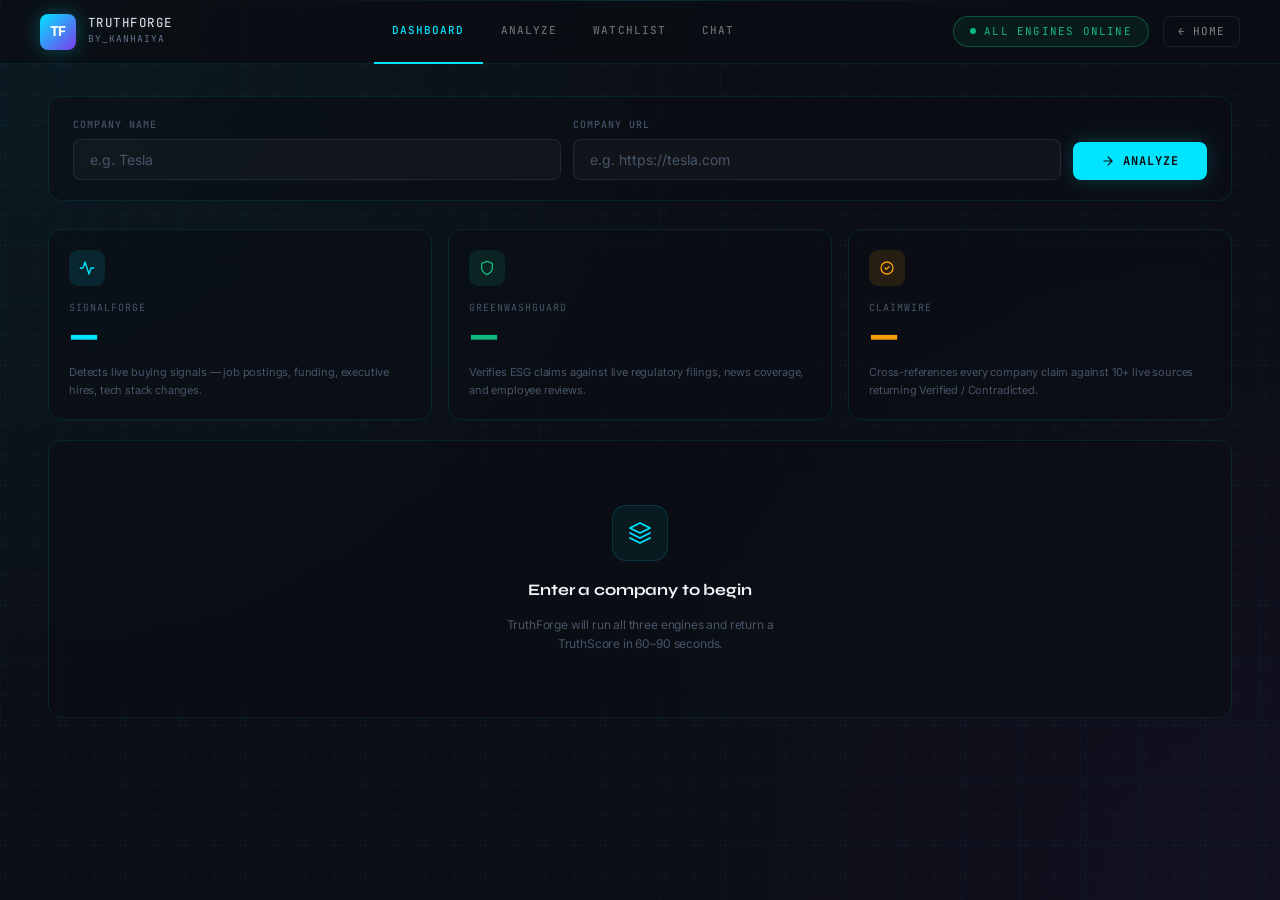
==== frontend/dashboard.html @ 3c49fe00 "modifying or renaming the index to dashboard and landing to index" ====
<!DOCTYPE html>
<html lang="en" class="dark-theme">
<head>
<meta charset="UTF-8">
<meta name="viewport" content="width=device-width, initial-scale=1.0">
<title>TruthForge — Enterprise Verification Intelligence</title>
<link rel="preconnect" href="https://fonts.googleapis.com">
<link rel="preconnect" href="https://fonts.gstatic.com" crossorigin>
<link href="https://fonts.googleapis.com/css2?family=Syne:wght@400;600;700;800&family=JetBrains+Mono:wght@400;500;700&family=Inter:wght@300;400;500;600&family=DM+Mono:wght@400;500&family=DM+Sans:wght@300;400;500&display=swap" rel="stylesheet">
<link rel="stylesheet" href="style.css">
<link rel="stylesheet" href="landing.css">
<style>
/* ═══════════════════════════════════════════════════════════
   CSS VARIABLES
═══════════════════════════════════════════════════════════ */
:root {
  --cyan:         #00E5FF;
  --purple:       #7C3AED;
  --obsidian:     #0B0E14;
  --emerald:      #10B981;
  --crimson:      #EF4444;
  --amber:        #F59E0B;
  --blue:         #3B82F6;
  --rose:         #F43F5E;
  --glass-bg:     rgba(11,14,20,0.6);
  --glass-border: rgba(0,229,255,0.10);
  --text:         #F1F5F9;
  --text2:        #94A3B8;
  --text3:        #475569;
  --border:       rgba(255,255,255,0.06);
  --radius:       14px;
  --radius-sm:    8px;
}

/* ═══════════════════════════════════════════════════════════
   BODY + BACKGROUND
═══════════════════════════════════════════════════════════ */
*, *::before, *::after { box-sizing: border-box; margin: 0; padding: 0; }
html { scroll-behavior: smooth; }

body {
  background-color: #0B0E14 !important;
  color: #F1F5F9;
  font-family: 'Inter', sans-serif;
  background-image:
    radial-gradient(circle at 0% 0%,    rgba(0,229,255,0.06) 0%, transparent 50%),
    radial-gradient(circle at 100% 100%, rgba(124,58,237,0.06) 0%, transparent 50%) !important;
  background-attachment: fixed;
  min-height: 100vh;
  overflow-x: hidden;
}

/* Noise texture */
body::before {
  content: '';
  position: fixed;
  inset: 0;
  background-image: url("data:image/svg+xml,%3Csvg width='60' height='60' viewBox='0 0 60 60' xmlns='http://www.w3.org/2000/svg'%3E%3Cg fill='none' fill-rule='evenodd'%3E%3Cg fill='%23ffffff' fill-opacity='0.015'%3E%3Cpath d='M36 34v-4h-2v4h-4v2h4v4h2v-4h4v-2h-4zm0-30V0h-2v4h-4v2h4v4h2V6h4V4h-4zM6 34v-4H4v4H0v2h4v4h2v-4h4v-2H6zM6 4V0H4v4H0v2h4v4h2V6h4V4H6z'/%3E%3C/g%3E%3C/g%3E%3C/svg%3E");
  pointer-events: none;
  z-index: 0;
}

/* Animated grid overlay */
.bg-grid {
  position: fixed;
  inset: 0;
  background-image:
    linear-gradient(rgba(0,229,255,0.03) 1px, transparent 1px),
    linear-gradient(90deg, rgba(0,229,255,0.03) 1px, transparent 1px);
  background-size: 60px 60px;
  animation: grid-pan 20s linear infinite;
  pointer-events: none;
  z-index: 0;
}

/* App wrapper — sits above bg */
.app-wrapper { position: relative; z-index: 1; }

/* ═══════════════════════════════════════════════════════════
   NAVBAR
═══════════════════════════════════════════════════════════ */
.app-navbar {
  background: rgba(11,14,20,0.88);
  backdrop-filter: blur(20px);
  -webkit-backdrop-filter: blur(20px);
  border-bottom: 1px solid rgba(0,229,255,0.08);
  position: sticky;
  top: 0;
  z-index: 100;
  height: 64px;
  padding: 0 40px;
  display: flex;
  align-items: center;
  justify-content: space-between;
}

.nav-brand { display: flex; align-items: center; gap: 12px; }
.nav-tabs  { display: flex; align-items: center; }
.nav-actions { display: flex; align-items: center; gap: 14px; }

/* Tab buttons — override landing.css .nav-btn */
.app-navbar .nav-btn {
  all: unset;
  font-family: 'JetBrains Mono', monospace;
  font-size: 11px;
  font-weight: 500;
  text-transform: uppercase;
  letter-spacing: 0.1em;
  color: rgba(255,255,255,0.4);
  padding: 0 18px;
  height: 64px;
  cursor: pointer;
  border-bottom: 2px solid transparent;
  transition: color 0.2s, border-color 0.2s;
  display: flex;
  align-items: center;
  white-space: nowrap;
  box-sizing: border-box;
}
.app-navbar .nav-btn:hover { color: rgba(255,255,255,0.8); }
.app-navbar .nav-btn.active {
  color: var(--cyan);
  border-bottom-color: var(--cyan);
}

/* Home link */
.home-link {
  font-family: 'JetBrains Mono', monospace;
  font-size: 11px;
  letter-spacing: 0.08em;
  color: rgba(255,255,255,0.5);
  text-decoration: none;
  padding: 6px 14px;
  border-radius: 7px;
  border: 1px solid rgba(255,255,255,0.08);
  transition: color 0.2s, border-color 0.2s;
}
.home-link:hover { color: var(--cyan); border-color: rgba(0,229,255,0.3); }

/* ═══════════════════════════════════════════════════════════
   MAIN CONTENT
═══════════════════════════════════════════════════════════ */
.app-main {
  padding: 32px 48px;
  max-width: 1300px;
  margin: 0 auto;
}

/* Views */
.view { display: none; }
.view.active { display: block; }

/* ═══════════════════════════════════════════════════════════
   CARDS
═══════════════════════════════════════════════════════════ */
.card {
  background: rgba(11,14,20,0.6) !important;
  backdrop-filter: blur(16px) !important;
  -webkit-backdrop-filter: blur(16px) !important;
  border: 1px solid rgba(0,229,255,0.10) !important;
  border-radius: 14px !important;
  overflow: hidden;
  transition: all 0.2s !important;
}
.card:hover {
  border-color: rgba(0,229,255,0.25) !important;
  transform: translateY(-1px) !important;
  box-shadow: 0 8px 32px rgba(0,0,0,0.3), 0 0 0 1px rgba(0,229,255,0.08) !important;
}
.card-header {
  padding: 14px 20px;
  border-bottom: 1px solid rgba(255,255,255,0.05);
  display: flex;
  align-items: center;
  justify-content: space-between;
}
.card-title {
  font-family: 'JetBrains Mono', monospace;
  font-size: 10px;
  text-transform: uppercase;
  letter-spacing: 0.12em;
  color: var(--text3);
  font-weight: 500;
}
.card-body { padding: 20px; }

/* Search card */
.search-section { margin-bottom: 28px; }
.search-card {
  background: rgba(11,14,20,0.6) !important;
  border: 1px solid rgba(0,229,255,0.10) !important;
  border-radius: 14px !important;
  backdrop-filter: blur(16px) !important;
  padding: 20px 24px;
  display: flex;
  gap: 12px;
  align-items: flex-end;
}

/* ═══════════════════════════════════════════════════════════
   INPUTS
═══════════════════════════════════════════════════════════ */
.input-group { display: flex; flex-direction: column; gap: 6px; flex: 1; }

.input-label {
  font-family: 'JetBrains Mono', monospace;
  font-size: 10px;
  text-transform: uppercase;
  letter-spacing: 0.1em;
  color: var(--text3);
  font-weight: 500;
}

.input-field {
  background: rgba(255,255,255,0.03);
  border: 1px solid rgba(255,255,255,0.08);
  border-radius: 8px;
  padding: 11px 16px;
  color: #F1F5F9;
  font-family: 'Inter', sans-serif;
  font-size: 14px;
  outline: none;
  transition: border-color 0.2s, box-shadow 0.2s;
  width: 100%;
}
.input-field::placeholder { color: var(--text3); }
.input-field:focus {
  border-color: rgba(0,229,255,0.4);
  box-shadow: 0 0 0 3px rgba(0,229,255,0.06);
}

/* ═══════════════════════════════════════════════════════════
   ANALYZE BUTTON
═══════════════════════════════════════════════════════════ */
.btn-analyze {
  background: var(--cyan) !important;
  color: #0B0E14 !important;
  font-family: 'JetBrains Mono', monospace !important;
  font-weight: 700 !important;
  font-size: 12px !important;
  text-transform: uppercase !important;
  letter-spacing: 0.08em !important;
  padding: 11px 28px !important;
  border-radius: 8px !important;
  border: none !important;
  box-shadow: 0 0 20px rgba(0,229,255,0.2) !important;
  cursor: pointer;
  transition: transform 0.2s, box-shadow 0.2s !important;
  display: flex;
  align-items: center;
  gap: 8px;
  white-space: nowrap;
  height: auto !important;
}
.btn-analyze:hover {
  transform: translateY(-1px) !important;
  box-shadow: 0 0 28px rgba(0,229,255,0.35) !important;
}
.btn-analyze:active  { transform: translateY(0) !important; }
.btn-analyze:disabled { opacity: 0.5 !important; cursor: not-allowed !important; transform: none !important; }

/* ═══════════════════════════════════════════════════════════
   LOADING OVERLAY
═══════════════════════════════════════════════════════════ */
.loading-overlay {
  display: none;
  position: fixed;
  inset: 0;
  background: rgba(11,14,20,0.92);
  backdrop-filter: blur(12px);
  -webkit-backdrop-filter: blur(12px);
  z-index: 200;
  flex-direction: column;
  align-items: center;
  justify-content: center;
  gap: 20px;
}
.loading-overlay.active { display: flex; }

.loader-ring {
  width: 56px;
  height: 56px;
  border: 3px solid rgba(0,229,255,0.15);
  border-top-color: var(--cyan);
  border-radius: 50%;
  animation: spin 0.8s linear infinite;
}

.loading-title {
  font-family: 'JetBrains Mono', monospace;
  font-size: 13px;
  font-weight: 600;
  letter-spacing: 0.1em;
  text-transform: uppercase;
  color: var(--text);
}

.loading-steps { display: flex; flex-direction: column; gap: 8px; }

.loading-step {
  display: flex;
  align-items: center;
  gap: 10px;
  font-size: 11px;
  font-family: 'JetBrains Mono', monospace;
  text-transform: uppercase;
  letter-spacing: 0.08em;
  color: var(--text3);
  transition: color 0.3s;
}
.loading-step.active { color: var(--cyan); }
.loading-step.done   { color: var(--emerald); }

.step-dot {
  width: 6px; height: 6px;
  border-radius: 50%;
  background: currentColor;
  flex-shrink: 0;
}
.loading-step.active .step-dot { animation: pulse-step 1s infinite; }

/* ═══════════════════════════════════════════════════════════
   TRUTHSCORE CARD
═══════════════════════════════════════════════════════════ */
.truthscore-card {
  background: rgba(11,14,20,0.6) !important;
  border: 1px solid rgba(0,229,255,0.15) !important;
  border-radius: 14px !important;
  backdrop-filter: blur(16px) !important;
  padding: 28px;
  display: flex;
  gap: 32px;
  align-items: center;
  margin-bottom: 20px;
  position: relative;
  overflow: hidden;
}
.truthscore-card::before {
  content: '';
  position: absolute;
  top: -50%; left: -20%;
  width: 60%; height: 200%;
  background: radial-gradient(ellipse, rgba(0,229,255,0.06) 0%, transparent 70%);
  pointer-events: none;
}

/* Score ring */
.score-ring-wrap { position: relative; width: 140px; height: 140px; flex-shrink: 0; }
.score-ring-wrap svg { transform: rotate(-90deg); }
.ring-bg   { fill: none; stroke: rgba(255,255,255,0.05); stroke-width: 8; }
.ring-fill { fill: none; stroke-width: 8; stroke-linecap: round; transition: stroke-dashoffset 1.2s cubic-bezier(0.34,1.56,0.64,1); }

.ring-score-text {
  position: absolute; inset: 0;
  display: flex; flex-direction: column;
  align-items: center; justify-content: center;
}

.score-number {
  font-family: 'Syne', sans-serif;
  font-size: 36px; font-weight: 800;
  letter-spacing: -2px; line-height: 1;
}
.score-label {
  font-family: 'JetBrains Mono', monospace;
  font-size: 9px; text-transform: uppercase;
  letter-spacing: 0.1em; color: var(--text3); margin-top: 2px;
}

.truthscore-info { flex: 1; }

.verdict-badge {
  display: inline-flex; align-items: center; gap: 6px;
  padding: 4px 12px; border-radius: 100px;
  font-family: 'JetBrains Mono', monospace;
  font-size: 10px; font-weight: 500;
  text-transform: uppercase; letter-spacing: 0.08em;
  margin-bottom: 12px;
}
.verdict-badge.trustworthy { background: rgba(16,185,129,0.1);  color: var(--emerald); border: 1px solid rgba(16,185,129,0.2); }
.verdict-badge.caution     { background: rgba(245,158,11,0.1);  color: var(--amber);   border: 1px solid rgba(245,158,11,0.2); }
.verdict-badge.high-risk   { background: rgba(239,68,68,0.1);   color: var(--crimson); border: 1px solid rgba(239,68,68,0.2);  }

.company-name-display {
  font-family: 'Syne', sans-serif;
  font-size: 26px; font-weight: 800;
  letter-spacing: -0.5px; margin-bottom: 8px; color: var(--text);
}
.summary-text {
  font-size: 13px; color: var(--text2);
  line-height: 1.6; max-width: 560px; margin-bottom: 16px;
  font-family: 'Inter', sans-serif;
}

.use-cases { display: flex; gap: 8px; flex-wrap: wrap; }
.use-case-tag {
  padding: 4px 12px; border-radius: 6px;
  font-family: 'JetBrains Mono', monospace;
  font-size: 10px; font-weight: 500;
  text-transform: uppercase; letter-spacing: 0.06em;
  border: 1px solid rgba(0,229,255,0.1);
  color: var(--text3); background: rgba(255,255,255,0.03);
}
.use-case-tag.active-sales  { background: rgba(0,229,255,0.08);   color: var(--cyan);    border-color: rgba(0,229,255,0.2);   }
.use-case-tag.active-invest { background: rgba(16,185,129,0.08);  color: var(--emerald); border-color: rgba(16,185,129,0.2);  }
.use-case-tag.active-vendor { background: rgba(245,158,11,0.08);  color: var(--amber);   border-color: rgba(245,158,11,0.2);  }

/* Stat chips */
.stat-row { display: flex; gap: 12px; flex-wrap: wrap; margin-bottom: 20px; }
.stat-chip {
  background: rgba(255,255,255,0.03);
  border: 1px solid rgba(0,229,255,0.08);
  border-radius: 8px; padding: 10px 16px;
  display: flex; flex-direction: column; gap: 2px; min-width: 100px;
}
.stat-chip-label {
  font-family: 'JetBrains Mono', monospace;
  font-size: 10px; text-transform: uppercase;
  letter-spacing: 0.08em; color: var(--text3);
}
.stat-chip-value {
  font-family: 'Syne', sans-serif;
  font-size: 20px; font-weight: 700; letter-spacing: -0.5px;
}

/* ═══════════════════════════════════════════════════════════
   ENGINE CARDS
═══════════════════════════════════════════════════════════ */
.engine-card { padding: 20px; }

.engine-icon {
  width: 36px; height: 36px; border-radius: 9px;
  display: flex; align-items: center; justify-content: center;
  margin-bottom: 14px;
}
.engine-icon.signal { background: rgba(0,229,255,0.10);   color: var(--cyan);    }
.engine-icon.esg    { background: rgba(16,185,129,0.12);  color: var(--emerald); }
.engine-icon.claim  { background: rgba(245,158,11,0.12);  color: var(--amber);   }

.engine-name {
  font-family: 'JetBrains Mono', monospace;
  font-size: 10px; text-transform: uppercase;
  letter-spacing: 0.1em; color: var(--text3); margin-bottom: 4px;
}
.engine-score {
  font-family: 'Syne', sans-serif;
  font-size: 32px; font-weight: 800;
  letter-spacing: -1px; line-height: 1; margin-bottom: 12px;
}
.engine-detail {
  font-family: 'Inter', sans-serif;
  font-size: 11px; color: var(--text3); line-height: 1.6;
}

/* Score bars */
.score-bar-wrap { margin-bottom: 12px; }
.score-bar-track {
  height: 4px; background: rgba(255,255,255,0.06);
  border-radius: 2px; overflow: hidden;
}
.score-bar-fill {
  height: 100%; border-radius: 2px;
  transition: width 1s cubic-bezier(0.34,1.56,0.64,1);
  width: 0%;
}
.score-bar-fill.signal { background: linear-gradient(90deg, #00B4D8, var(--cyan)); box-shadow: 0 0 8px rgba(0,229,255,0.3); }
.score-bar-fill.esg    { background: linear-gradient(90deg, #059669, #10B981); }
.score-bar-fill.claim  { background: linear-gradient(90deg, #D97706, #F59E0B); }

/* Breakdown rows */
.breakdown-row {
  display: flex; align-items: center;
  justify-content: space-between;
  padding: 6px 0;
  border-bottom: 1px solid var(--border);
  font-size: 11px;
}
.breakdown-row:last-child { border-bottom: none; }
.breakdown-label {
  font-family: 'JetBrains Mono', monospace;
  font-size: 10px; text-transform: uppercase;
  letter-spacing: 0.06em; color: var(--text3);
}
.breakdown-val { font-weight: 600; font-size: 12px; color: var(--text); }

/* ═══════════════════════════════════════════════════════════
   GRIDS
═══════════════════════════════════════════════════════════ */
.grid-3 { display: grid; grid-template-columns: repeat(3,1fr); gap: 16px; margin-bottom: 20px; }
.grid-2 { display: grid; grid-template-columns: 1fr 1fr;       gap: 16px; margin-bottom: 20px; }

/* ═══════════════════════════════════════════════════════════
   CLAIMS TABLE
═══════════════════════════════════════════════════════════ */
.claims-table { width: 100%; border-collapse: collapse; }
.claims-table thead tr { border-bottom: 1px solid var(--border); }
.claims-table th {
  padding: 10px 16px; text-align: left;
  font-family: 'JetBrains Mono', monospace;
  font-size: 10px; text-transform: uppercase;
  letter-spacing: 0.1em; color: var(--text3); font-weight: 500;
}
.claims-table tbody tr { border-bottom: 1px solid var(--border); transition: background 0.15s; }
.claims-table tbody tr:last-child { border-bottom: none; }
.claims-table tbody tr:hover { background: rgba(0,229,255,0.02); }
.claims-table td { padding: 12px 16px; font-size: 12px; color: var(--text2); vertical-align: top; }
.claim-text { color: var(--text); font-size: 13px; line-height: 1.4; font-family: 'Inter', sans-serif; }
.confidence-chip { font-family: 'JetBrains Mono', monospace; font-size: 11px; color: var(--text3); }

/* Status badges */
.status-badge {
  display: inline-flex; align-items: center; gap: 4px;
  padding: 3px 8px; border-radius: 5px;
  font-family: 'JetBrains Mono', monospace;
  font-size: 10px; font-weight: 500;
  text-transform: uppercase; letter-spacing: 0.06em;
  white-space: nowrap; border: 1px solid transparent;
}
.status-badge.verified     { background: rgba(16,185,129,0.1);  color: #10B981; border-color: rgba(16,185,129,0.2);  }
.status-badge.partial      { background: rgba(245,158,11,0.1);  color: #F59E0B; border-color: rgba(245,158,11,0.2);  }
.status-badge.contradicted { background: rgba(239,68,68,0.1);   color: #EF4444; border-color: rgba(239,68,68,0.2);   }
.status-badge.unverifiable { background: rgba(100,116,139,0.1); color: #64748B; border-color: rgba(100,116,139,0.2); }

/* ═══════════════════════════════════════════════════════════
   EVIDENCE
═══════════════════════════════════════════════════════════ */
.evidence-item {
  display: flex; align-items: flex-start; gap: 10px;
  padding: 10px 12px;
  background: rgba(255,255,255,0.02);
  border: 1px solid var(--border);
  border-radius: 8px; margin-bottom: 8px;
  transition: border-color 0.15s;
}
.evidence-item:hover { border-color: rgba(0,229,255,0.15); }
.evidence-item:last-child { margin-bottom: 0; }

.evidence-category {
  font-family: 'JetBrains Mono', monospace;
  font-size: 9px; text-transform: uppercase;
  letter-spacing: 0.08em; padding: 2px 6px;
  border-radius: 4px;
  background: rgba(0,229,255,0.08);
  color: var(--cyan);
  border: 1px solid rgba(0,229,255,0.15);
  white-space: nowrap; flex-shrink: 0; margin-top: 1px;
}
.evidence-text { flex: 1; min-width: 0; }
.evidence-title {
  font-size: 12px; color: var(--text); line-height: 1.4; margin-bottom: 2px;
  overflow: hidden; display: -webkit-box;
  -webkit-line-clamp: 2; -webkit-box-orient: vertical;
  font-family: 'Inter', sans-serif;
}
.evidence-link {
  font-size: 10px; color: var(--text3);
  font-family: 'JetBrains Mono', monospace;
  text-decoration: none; overflow: hidden;
  text-overflow: ellipsis; white-space: nowrap; display: block;
  transition: color 0.15s;
}
.evidence-link:hover { color: var(--cyan); }

/* ═══════════════════════════════════════════════════════════
   WATCHLIST
═══════════════════════════════════════════════════════════ */
.watchlist-item {
  display: flex; align-items: center;
  justify-content: space-between;
  padding: 12px 16px;
  border-bottom: 1px solid var(--border);
  cursor: pointer; transition: background 0.15s;
}
.watchlist-item:last-child { border-bottom: none; }
.watchlist-item:hover { background: rgba(0,229,255,0.03); }
.watchlist-name { font-size: 13px; font-weight: 500; color: var(--text); font-family: 'Inter', sans-serif; }
.watchlist-url  { font-size: 11px; color: var(--text3); font-family: 'JetBrains Mono', monospace; }

.score-pill {
  font-family: 'Syne', sans-serif;
  font-size: 16px; font-weight: 800;
  letter-spacing: -0.5px; padding: 4px 12px; border-radius: 8px;
}
.score-pill.high { background: rgba(16,185,129,0.1); color: var(--emerald); }
.score-pill.mid  { background: rgba(245,158,11,0.1); color: var(--amber);   }
.score-pill.low  { background: rgba(239,68,68,0.1);  color: var(--crimson); }

/* ═══════════════════════════════════════════════════════════
   EMPTY STATE
═══════════════════════════════════════════════════════════ */
.empty-state {
  display: flex; flex-direction: column;
  align-items: center; justify-content: center;
  padding: 64px 32px; text-align: center; gap: 12px;
}
.empty-icon {
  width: 56px; height: 56px; border-radius: 14px;
  background: rgba(0,229,255,0.06);
  border: 1px solid rgba(0,229,255,0.15);
  display: flex; align-items: center; justify-content: center;
  color: var(--cyan); margin-bottom: 4px;
}
.empty-title {
  font-family: 'Syne', sans-serif;
  font-size: 16px; font-weight: 700; color: var(--text);
}
.empty-desc {
  font-family: 'Inter', sans-serif;
  font-size: 12px; color: var(--text3);
  max-width: 280px; line-height: 1.6;
}

/* ═══════════════════════════════════════════════════════════
   KEYFRAMES
═══════════════════════════════════════════════════════════ */
@keyframes spin { to { transform: rotate(360deg); } }

@keyframes pulse-step {
  0%,100% { opacity: 1; box-shadow: 0 0 0 0 rgba(0,229,255,0.4); }
  50%      { opacity: 0.8; box-shadow: 0 0 0 4px rgba(0,229,255,0); }
}

@keyframes fade-up {
  from { opacity: 0; transform: translateY(12px); }
  to   { opacity: 1; transform: translateY(0); }
}

.animate-in { animation: fade-up 0.4s ease forwards; opacity: 0; }
.animate-in:nth-child(1) { animation-delay: 0.05s; }
.animate-in:nth-child(2) { animation-delay: 0.10s; }
.animate-in:nth-child(3) { animation-delay: 0.15s; }
.animate-in:nth-child(4) { animation-delay: 0.20s; }

/* ── Error Banner ─────────────────────────────────────────── */
.error-banner {
  display: flex;
  align-items: center;
  gap: 16px;
  padding: 16px 20px;
  background: rgba(239,68,68,0.08);
  border: 1px solid rgba(239,68,68,0.25);
  border-radius: 12px;
  margin-bottom: 20px;
  animation: fade-up 0.3s ease forwards;
}
.error-icon {
  font-size: 20px;
  color: #EF4444;
  flex-shrink: 0;
}
.error-title {
  font-family: 'JetBrains Mono', monospace;
  font-size: 13px;
  font-weight: 700;
  color: #EF4444;
  text-transform: uppercase;
  letter-spacing: 0.05em;
  margin-bottom: 4px;
}
.error-desc {
  font-size: 12px;
  color: #94A3B8;
  line-height: 1.5;
}
.error-banner button {
  margin-left: auto;
  background: none;
  border: none;
  color: #64748B;
  cursor: pointer;
  font-size: 16px;
  padding: 4px;
  flex-shrink: 0;
}
.error-banner button:hover { color: #EF4444; }

/* ═══════════════════════════════════════════════════════════
   RESPONSIVE
═══════════════════════════════════════════════════════════ */
@media (max-width: 900px) {
  .grid-3 { grid-template-columns: 1fr; }
  .grid-2 { grid-template-columns: 1fr; }
  .truthscore-card { flex-direction: column; }
  .search-card { flex-wrap: wrap; }
  .app-main { padding: 24px; }
  .app-navbar { padding: 0 20px; }
  .app-navbar .nav-btn { padding: 0 12px; font-size: 10px; }
}
@media (max-width: 640px) {
  .nav-actions .status-pill { display: none; }
  .app-main { padding: 16px; }
}

/* ═══════════════════════════════════════════════════════════
   CHAT VIEW
═══════════════════════════════════════════════════════════ */
#view-chat.active { display: flex; flex-direction: column; }

.chat-container {
  display: flex;
  flex-direction: column;
  height: calc(100vh - 120px);
  max-width: 900px;
  margin: 0 auto;
  width: 100%;
  background: rgba(11,14,20,0.6);
  backdrop-filter: blur(16px);
  border: 1px solid rgba(0,229,255,0.10);
  border-radius: 16px;
  overflow: hidden;
}

.chat-header {
  padding: 20px 24px;
  border-bottom: 1px solid rgba(0,229,255,0.08);
  display: flex;
  align-items: center;
  justify-content: space-between;
  background: rgba(11,14,20,0.8);
  flex-shrink: 0;
}
.chat-header-left  { display: flex; align-items: center; gap: 12px; }
.chat-header-right { display: flex; align-items: center; gap: 10px; }

.chat-ai-avatar {
  width: 40px; height: 40px;
  border-radius: 10px;
  background: linear-gradient(135deg, rgba(0,229,255,0.2), rgba(124,58,237,0.2));
  border: 1px solid rgba(0,229,255,0.3);
  display: flex; align-items: center; justify-content: center;
  color: var(--cyan);
}

.chat-title {
  font-family: 'Syne', sans-serif;
  font-size: 15px; font-weight: 700; color: #F1F5F9;
}
.chat-subtitle {
  font-family: 'JetBrains Mono', monospace;
  font-size: 10px; color: rgba(0,229,255,0.6);
  text-transform: uppercase; letter-spacing: 0.08em; margin-top: 2px;
}

.chat-company-select {
  background: rgba(255,255,255,0.04);
  border: 1px solid rgba(0,229,255,0.15);
  border-radius: 8px; padding: 7px 12px;
  color: #F1F5F9; font-family: 'JetBrains Mono', monospace;
  font-size: 11px; outline: none; cursor: pointer; transition: border-color 0.2s;
}
.chat-company-select:focus { border-color: rgba(0,229,255,0.4); }
.chat-company-select option { background: #0B0E14; color: #F1F5F9; }

.chat-clear-btn {
  padding: 7px 14px;
  background: transparent;
  border: 1px solid rgba(255,255,255,0.08);
  border-radius: 8px; color: rgba(255,255,255,0.4);
  font-family: 'JetBrains Mono', monospace; font-size: 11px;
  text-transform: uppercase; letter-spacing: 0.06em;
  cursor: pointer; transition: all 0.2s;
}
.chat-clear-btn:hover { border-color: rgba(244,63,94,0.3); color: #F43F5E; }

.chat-messages {
  flex: 1; overflow-y: auto; padding: 24px;
  display: flex; flex-direction: column; gap: 16px; scroll-behavior: smooth;
}

.chat-message {
  display: flex; gap: 10px; align-items: flex-start;
  animation: fade-up 0.3s ease forwards;
}
.chat-message.user { flex-direction: row-reverse; }

.message-avatar {
  width: 32px; height: 32px; border-radius: 8px;
  display: flex; align-items: center; justify-content: center;
  flex-shrink: 0; font-size: 13px; font-weight: 700;
  font-family: 'Syne', sans-serif;
}
.ai-avatar {
  background: linear-gradient(135deg, rgba(0,229,255,0.15), rgba(124,58,237,0.15));
  border: 1px solid rgba(0,229,255,0.2); color: var(--cyan);
}
.user-avatar {
  background: linear-gradient(135deg, rgba(59,130,246,0.2), rgba(16,185,129,0.2));
  border: 1px solid rgba(59,130,246,0.2); color: #3B82F6;
}

.message-bubble {
  max-width: 70%; padding: 12px 16px; border-radius: 12px;
  font-size: 13px; line-height: 1.6; position: relative;
}
.ai-bubble {
  background: rgba(255,255,255,0.04);
  border: 1px solid rgba(0,229,255,0.08); color: #E2E8F0;
  border-top-left-radius: 4px;
}
.user-bubble {
  background: rgba(0,229,255,0.08);
  border: 1px solid rgba(0,229,255,0.15); color: #F1F5F9;
  border-top-right-radius: 4px;
}

.message-time {
  font-size: 9px; font-family: 'JetBrains Mono', monospace;
  color: rgba(255,255,255,0.2); text-transform: uppercase;
  letter-spacing: 0.06em; margin-top: 6px;
}

.typing-indicator { display: flex; gap: 4px; align-items: center; padding: 14px 16px; }
.typing-dot {
  width: 6px; height: 6px; border-radius: 50%;
  background: var(--cyan); opacity: 0.4;
  animation: typing-bounce 1.2s infinite;
}
.typing-dot:nth-child(2) { animation-delay: 0.2s; }
.typing-dot:nth-child(3) { animation-delay: 0.4s; }
@keyframes typing-bounce {
  0%,100% { opacity: 0.4; transform: translateY(0); }
  50%      { opacity: 1;   transform: translateY(-4px); }
}

.chat-suggestions {
  padding: 12px 24px; display: flex; gap: 8px; flex-wrap: wrap;
  border-top: 1px solid rgba(255,255,255,0.04);
  background: rgba(11,14,20,0.4); flex-shrink: 0;
}
.suggestion-chip {
  padding: 6px 14px;
  background: rgba(0,229,255,0.05);
  border: 1px solid rgba(0,229,255,0.12); border-radius: 100px;
  color: rgba(0,229,255,0.7); font-family: 'JetBrains Mono', monospace;
  font-size: 11px; cursor: pointer; transition: all 0.2s; white-space: nowrap;
}
.suggestion-chip:hover {
  background: rgba(0,229,255,0.1); border-color: rgba(0,229,255,0.3);
  color: var(--cyan); transform: translateY(-1px);
}

.chat-input-area {
  padding: 16px 24px;
  border-top: 1px solid rgba(0,229,255,0.08);
  background: rgba(11,14,20,0.8); flex-shrink: 0;
}
.chat-input-wrap {
  display: flex; gap: 10px; align-items: flex-end;
  background: rgba(255,255,255,0.03);
  border: 1px solid rgba(0,229,255,0.12); border-radius: 12px;
  padding: 12px 16px; transition: border-color 0.2s;
}
.chat-input-wrap:focus-within {
  border-color: rgba(0,229,255,0.35);
  box-shadow: 0 0 0 3px rgba(0,229,255,0.05);
}
.chat-input {
  flex: 1; background: transparent; border: none; outline: none;
  color: #F1F5F9; font-family: 'DM Sans', sans-serif;
  font-size: 14px; line-height: 1.5; resize: none; max-height: 120px;
}
.chat-input::placeholder { color: rgba(255,255,255,0.2); }

.chat-send-btn {
  width: 36px; height: 36px; border-radius: 8px;
  background: var(--cyan); border: none; color: #0B0E14;
  cursor: pointer; display: flex; align-items: center; justify-content: center;
  flex-shrink: 0; transition: all 0.2s; box-shadow: 0 0 12px rgba(0,229,255,0.2);
}
.chat-send-btn:hover { transform: translateY(-1px); box-shadow: 0 0 20px rgba(0,229,255,0.35); }
.chat-send-btn:disabled { opacity: 0.4; cursor: not-allowed; transform: none; }

.chat-input-hint {
  font-size: 10px; font-family: 'JetBrains Mono', monospace;
  color: rgba(255,255,255,0.15); text-transform: uppercase;
  letter-spacing: 0.06em; margin-top: 8px; text-align: center;
}
</style>
</head>
<body class="dark-theme">

<!-- Scan lines (from landing.html) -->
<div class="scan-line-container"><div class="scan-line"></div></div>
<div class="h-scan-line"></div>

<!-- Animated background grid -->
<div class="bg-grid"></div>

<!-- Loading Overlay -->
<div class="loading-overlay" id="loadingOverlay">
  <div class="loader-ring"></div>
  <div class="loading-title">Analyzing Company</div>
  <div class="loading-steps" id="loadingSteps">
    <div class="loading-step active" id="step-signal"><span class="step-dot"></span> Running SignalForge Engine</div>
    <div class="loading-step" id="step-esg"><span class="step-dot"></span> Running GreenwashGuard Engine</div>
    <div class="loading-step" id="step-claim"><span class="step-dot"></span> Running ClaimWire Engine</div>
    <div class="loading-step" id="step-truth"><span class="step-dot"></span> Synthesizing TruthScore</div>
  </div>
</div>

<div class="app-wrapper">

  <!-- ─── NAVBAR ──────────────────────────────────────────── -->
  <nav class="app-navbar">
    <div class="nav-brand">
      <div class="logo-mark">TF</div>
      <div class="logo-text">
        <span class="logo-name">TRUTHFORGE</span>
        <span class="logo-sub">BY_KANHAIYA</span>
      </div>
    </div>

    <div class="nav-tabs">
      <button class="nav-btn active" id="nav-dashboard" onclick="switchView('dashboard')">DASHBOARD</button>
      <button class="nav-btn" id="nav-analyze"   onclick="switchView('analyze')">ANALYZE</button>
      <button class="nav-btn" id="nav-watchlist" onclick="switchView('watchlist')">WATCHLIST</button>
      <button class="nav-btn" id="nav-chat"      onclick="switchView('chat')">CHAT</button>
    </div>

    <div class="nav-actions">
      <div class="status-pill">
        <span class="status-dot"></span>ALL ENGINES ONLINE
      </div>
      <a href="index.html" class="home-link">← HOME</a>
    </div>
  </nav>

  <!-- ─── MAIN CONTENT ────────────────────────────────────── -->
  <main class="app-main">

    <!-- ════════ DASHBOARD VIEW ════════ -->
    <div class="view active" id="view-dashboard">

      <div class="search-section">
        <div class="search-card">
          <div class="input-group">
            <label class="input-label">Company Name</label>
            <input type="text" class="input-field" id="companyName" placeholder="e.g. Tesla" />
          </div>
          <div class="input-group">
            <label class="input-label">Company URL</label>
            <input type="text" class="input-field" id="companyUrl" placeholder="e.g. https://tesla.com" />
          </div>
          <button class="btn-analyze" id="analyzeBtn" onclick="runAnalysis()">
            <svg width="14" height="14" fill="none" stroke="currentColor" viewBox="0 0 24 24"><path d="M5 12h14M12 5l7 7-7 7" stroke-width="2" stroke-linecap="round" stroke-linejoin="round"/></svg>
            ANALYZE
          </button>
        </div>
      </div>

      <div id="analysisError" style="display:none" class="error-banner">
        <div class="error-icon">⚠</div>
        <div class="error-content">
          <div class="error-title" id="errorTitle">Name / URL Mismatch</div>
          <div class="error-desc" id="errorDesc">Please make sure company name and URL match.</div>
        </div>
        <button onclick="dismissError()">✕</button>
      </div>

      <!-- Empty state -->
      <div id="emptyState">
        <div class="grid-3">
          <div class="card animate-in">
            <div class="card-body engine-card">
              <div class="engine-icon signal">
                <svg width="16" height="16" fill="none" stroke="currentColor" viewBox="0 0 24 24"><path d="M22 12h-4l-3 9L9 3l-3 9H2" stroke-width="2" stroke-linecap="round" stroke-linejoin="round"/></svg>
              </div>
              <div class="engine-name">SignalForge</div>
              <div class="engine-score" style="color:var(--cyan)">—</div>
              <div class="engine-detail">Detects live buying signals — job postings, funding, executive hires, tech stack changes.</div>
            </div>
          </div>
          <div class="card animate-in">
            <div class="card-body engine-card">
              <div class="engine-icon esg">
                <svg width="16" height="16" fill="none" stroke="currentColor" viewBox="0 0 24 24"><path d="M12 22s8-4 8-10V5l-8-3-8 3v7c0 6 8 10 8 10z" stroke-width="2" stroke-linecap="round" stroke-linejoin="round"/></svg>
              </div>
              <div class="engine-name">GreenwashGuard</div>
              <div class="engine-score" style="color:var(--emerald)">—</div>
              <div class="engine-detail">Verifies ESG claims against live regulatory filings, news coverage, and employee reviews.</div>
            </div>
          </div>
          <div class="card animate-in">
            <div class="card-body engine-card">
              <div class="engine-icon claim">
                <svg width="16" height="16" fill="none" stroke="currentColor" viewBox="0 0 24 24"><path d="M9 12l2 2 4-4" stroke-width="2" stroke-linecap="round" stroke-linejoin="round"/><path d="M21 12a9 9 0 11-18 0 9 9 0 0118 0z" stroke-width="2"/></svg>
              </div>
              <div class="engine-name">ClaimWire</div>
              <div class="engine-score" style="color:var(--amber)">—</div>
              <div class="engine-detail">Cross-references every company claim against 10+ live sources returning Verified / Contradicted.</div>
            </div>
          </div>
        </div>
        <div class="card animate-in">
          <div class="empty-state">
            <div class="empty-icon">
              <svg width="24" height="24" fill="none" stroke="currentColor" viewBox="0 0 24 24"><path d="M12 2L2 7l10 5 10-5-10-5zM2 17l10 5 10-5M2 12l10 5 10-5" stroke-width="1.8" stroke-linecap="round" stroke-linejoin="round"/></svg>
            </div>
            <div class="empty-title">Enter a company to begin</div>
            <div class="empty-desc">TruthForge will run all three engines and return a TruthScore in 60–90 seconds.</div>
          </div>
        </div>
      </div>

      <!-- Results -->
      <div id="resultsSection" style="display:none">

        <!-- TruthScore Hero -->
        <div class="truthscore-card animate-in" id="truthscoreHero">
          <div class="score-ring-wrap">
            <svg width="140" height="140" viewBox="0 0 140 140">
              <circle class="ring-bg" cx="70" cy="70" r="58"/>
              <circle class="ring-fill" id="ringFill" cx="70" cy="70" r="58"
                stroke-dasharray="364.4" stroke-dashoffset="364.4"
                stroke="var(--cyan)"/>
            </svg>
            <div class="ring-score-text">
              <div class="score-number" id="truthScoreNum" style="color:var(--cyan)">0</div>
              <div class="score-label">TruthScore</div>
            </div>
          </div>
          <div class="truthscore-info">
            <div class="verdict-badge caution" id="verdictBadge">Analyzing…</div>
            <div class="company-name-display" id="companyNameDisplay">Company</div>
            <div class="summary-text" id="summaryText">Running analysis…</div>
            <div class="use-cases" id="useCaseTags">
              <span class="use-case-tag" id="tagSales">Sales</span>
              <span class="use-case-tag" id="tagInvest">Investment</span>
              <span class="use-case-tag" id="tagVendor">Vendor</span>
            </div>
          </div>
          <div style="display:flex;flex-direction:column;gap:8px;flex-shrink:0;text-align:right">
            <div class="stat-chip">
              <span class="stat-chip-label">Confidence</span>
              <span class="stat-chip-value" id="confidenceVal" style="color:var(--cyan)">—</span>
            </div>
            <div class="stat-chip">
              <span class="stat-chip-label">Biggest Risk</span>
              <span style="font-size:11px;color:var(--crimson);line-height:1.4;max-width:180px;font-family:'Inter',sans-serif" id="biggestRisk">—</span>
            </div>
          </div>
        </div>

        <!-- 3 Engine Cards -->
        <div class="grid-3" id="engineCards">
          <!-- Signal -->
          <div class="card animate-in">
            <div class="card-header">
              <span class="card-title">SignalForge — Buying Intent</span>
              <div class="engine-icon signal" style="width:28px;height:28px;border-radius:7px;margin:0">
                <svg width="13" height="13" fill="none" stroke="currentColor" viewBox="0 0 24 24"><path d="M22 12h-4l-3 9L9 3l-3 9H2" stroke-width="2" stroke-linecap="round" stroke-linejoin="round"/></svg>
              </div>
            </div>
            <div class="card-body engine-card" style="padding-top:16px">
              <div class="engine-name">Signal Score</div>
              <div class="engine-score" id="signalScore" style="color:var(--cyan)">0</div>
              <div class="score-bar-wrap">
                <div class="score-bar-track"><div class="score-bar-fill signal" id="signalBar"></div></div>
              </div>
              <div id="signalBreakdown">
                <div class="breakdown-row"><span class="breakdown-label">Funding</span><span class="breakdown-val" id="fundingStrength">—</span></div>
                <div class="breakdown-row"><span class="breakdown-label">Hiring</span><span class="breakdown-val" id="hiringStrength">—</span></div>
                <div class="breakdown-row"><span class="breakdown-label">Exec Moves</span><span class="breakdown-val" id="execStrength">—</span></div>
                <div class="breakdown-row"><span class="breakdown-label">News</span><span class="breakdown-val" id="newsStrength">—</span></div>
              </div>
              <div style="margin-top:12px;font-size:11px;color:var(--text2);font-family:'JetBrains Mono',monospace" id="signalTopSignal"></div>
            </div>
          </div>

          <!-- ESG -->
          <div class="card animate-in">
            <div class="card-header">
              <span class="card-title">GreenwashGuard — ESG</span>
              <div class="engine-icon esg" style="width:28px;height:28px;border-radius:7px;margin:0">
                <svg width="13" height="13" fill="none" stroke="currentColor" viewBox="0 0 24 24"><path d="M12 22s8-4 8-10V5l-8-3-8 3v7c0 6 8 10 8 10z" stroke-width="2" stroke-linecap="round" stroke-linejoin="round"/></svg>
              </div>
            </div>
            <div class="card-body engine-card" style="padding-top:16px">
              <div class="engine-name">Integrity Score</div>
              <div class="engine-score" id="integrityScore" style="color:var(--emerald)">0</div>
              <div class="score-bar-wrap">
                <div class="score-bar-track"><div class="score-bar-fill esg" id="esgBar"></div></div>
              </div>
              <div id="esgBreakdown">
                <div class="breakdown-row"><span class="breakdown-label">Environmental</span><span class="breakdown-val" id="envScore">—</span></div>
                <div class="breakdown-row"><span class="breakdown-label">Social</span><span class="breakdown-val" id="socialScore">—</span></div>
                <div class="breakdown-row"><span class="breakdown-label">Governance</span><span class="breakdown-val" id="govScore">—</span></div>
              </div>
              <div style="margin-top:12px">
                <div class="status-badge" id="greenwashRisk" style="margin-top:4px">—</div>
              </div>
            </div>
          </div>

          <!-- ClaimWire -->
          <div class="card animate-in">
            <div class="card-header">
              <span class="card-title">ClaimWire — Verification</span>
              <div class="engine-icon claim" style="width:28px;height:28px;border-radius:7px;margin:0">
                <svg width="13" height="13" fill="none" stroke="currentColor" viewBox="0 0 24 24"><path d="M9 12l2 2 4-4" stroke-width="2" stroke-linecap="round" stroke-linejoin="round"/><path d="M21 12a9 9 0 11-18 0 9 9 0 0118 0z" stroke-width="2"/></svg>
              </div>
            </div>
            <div class="card-body engine-card" style="padding-top:16px">
              <div class="engine-name">Verification Score</div>
              <div class="engine-score" id="verificationScore" style="color:var(--amber)">0</div>
              <div class="score-bar-wrap">
                <div class="score-bar-track"><div class="score-bar-fill claim" id="claimBar"></div></div>
              </div>
              <div id="claimBreakdown">
                <div class="breakdown-row"><span class="breakdown-label">Verified</span><span class="breakdown-val" style="color:var(--emerald)" id="claimVerified">—</span></div>
                <div class="breakdown-row"><span class="breakdown-label">Partial</span><span class="breakdown-val" style="color:var(--amber)" id="claimPartial">—</span></div>
                <div class="breakdown-row"><span class="breakdown-label">Contradicted</span><span class="breakdown-val" style="color:var(--crimson)" id="claimContradicted">—</span></div>
                <div class="breakdown-row"><span class="breakdown-label">Unverifiable</span><span class="breakdown-val" style="color:var(--text3)" id="claimUnverifiable">—</span></div>
              </div>
              <div style="margin-top:12px">
                <div class="status-badge" id="trustLevel" style="margin-top:4px">—</div>
              </div>
            </div>
          </div>
        </div>

        <!-- Claims Table + Evidence -->
        <div class="grid-2">
          <div class="card animate-in">
            <div class="card-header"><span class="card-title">Verified Claims</span></div>
            <div style="overflow-x:auto">
              <table class="claims-table">
                <thead>
                  <tr><th>Claim</th><th>Status</th><th>Confidence</th></tr>
                </thead>
                <tbody id="claimsTableBody">
                  <tr><td colspan="3" style="text-align:center;color:var(--text3);padding:24px;font-size:12px;font-family:'Inter',sans-serif">No claims data</td></tr>
                </tbody>
              </table>
            </div>
          </div>
          <div class="card animate-in">
            <div class="card-header"><span class="card-title">Evidence Sources</span></div>
            <div class="card-body" id="evidenceList">
              <div class="empty-state" style="padding:32px">
                <div class="empty-desc">Evidence will appear after analysis</div>
              </div>
            </div>
          </div>
        </div>

      </div><!-- /resultsSection -->
    </div><!-- /view-dashboard -->

    <!-- ════════ ANALYZE VIEW ════════ -->
    <div class="view" id="view-analyze">
      <div class="card">
        <div class="card-header"><span class="card-title">Individual Engine Tests</span></div>
        <div class="card-body">
          <p style="font-size:13px;color:var(--text2);margin-bottom:20px;font-family:'Inter',sans-serif">Test individual engines by providing a Company ID from the watchlist.</p>
          <div style="display:flex;flex-direction:column;gap:12px">
            <div class="input-group">
              <label class="input-label">Company ID (UUID)</label>
              <input type="text" class="input-field" id="engineCompanyId" placeholder="e.g. 2eeffd03-b01f-4698-b817-6431bca22b00"/>
            </div>
            <div style="display:flex;gap:10px;flex-wrap:wrap">
              <button class="btn-analyze" onclick="runEngine('signal')" style="background:var(--cyan)!important;color:#0B0E14!important">Run SignalForge</button>
              <button class="btn-analyze" onclick="runEngine('greenwash')" style="background:var(--emerald)!important;color:#0B0E14!important;box-shadow:0 0 20px rgba(16,185,129,0.2)!important">Run GreenwashGuard</button>
              <button class="btn-analyze" onclick="runEngine('claimwire')" style="background:var(--amber)!important;color:#0B0E14!important;box-shadow:0 0 20px rgba(245,158,11,0.2)!important">Run ClaimWire</button>
              <button class="btn-analyze" onclick="runEngine('truthscore')" style="background:linear-gradient(135deg,var(--cyan),var(--emerald))!important;color:#0B0E14!important">Run Full TruthScore</button>
            </div>
          </div>
          <div class="card" style="margin-top:20px">
            <div class="card-header"><span class="card-title">Response</span></div>
            <div class="card-body">
              <pre id="engineResponse" style="font-family:'JetBrains Mono',monospace;font-size:11px;color:var(--text2);white-space:pre-wrap;word-break:break-all;max-height:400px;overflow-y:auto">Run an engine to see results...</pre>
            </div>
          </div>
        </div>
      </div>
    </div>

    <!-- ════════ WATCHLIST VIEW ════════ -->
    <div class="view" id="view-watchlist">
      <div style="display:flex;align-items:center;justify-content:space-between;margin-bottom:16px">
        <div>
          <div style="font-family:'Syne',sans-serif;font-size:18px;font-weight:800;color:var(--text)">Company Watchlist</div>
          <div style="font-size:11px;color:var(--text3);font-family:'JetBrains Mono',monospace;text-transform:uppercase;letter-spacing:0.08em;margin-top:4px">All monitored companies</div>
        </div>
        <button class="btn-analyze" onclick="loadWatchlist()">
          <svg width="13" height="13" fill="none" stroke="currentColor" viewBox="0 0 24 24"><path d="M23 4v6h-6M1 20v-6h6" stroke-width="2" stroke-linecap="round" stroke-linejoin="round"/><path d="M3.51 9a9 9 0 0114.85-3.36L23 10M1 14l4.64 4.36A9 9 0 0020.49 15" stroke-width="2" stroke-linecap="round" stroke-linejoin="round"/></svg>
          REFRESH
        </button>
      </div>
      <div class="card">
        <div id="watchlistContainer">
          <div class="empty-state">
            <div class="empty-icon">
              <svg width="22" height="22" fill="none" stroke="currentColor" viewBox="0 0 24 24"><path d="M19 11H5M19 11l-4-4M19 11l-4 4" stroke-width="1.8" stroke-linecap="round" stroke-linejoin="round"/></svg>
            </div>
            <div class="empty-title">Loading watchlist…</div>
          </div>
        </div>
      </div>
    </div>

    <!-- ════════ CHAT VIEW ════════ -->
    <div class="view" id="view-chat">
      <div class="chat-container">

        <!-- Chat Header -->
        <div class="chat-header">
          <div class="chat-header-left">
            <div class="chat-ai-avatar">
              <svg width="18" height="18" fill="none" stroke="currentColor" viewBox="0 0 24 24">
                <path d="M12 2L2 7l10 5 10-5-10-5z" stroke-width="2"/>
                <path d="M2 17l10 5 10-5M2 12l10 5 10-5" stroke-width="2"/>
              </svg>
            </div>
            <div>
              <div class="chat-title">TruthForge AI</div>
              <div class="chat-subtitle" id="chatContext">General Mode — No company selected</div>
            </div>
          </div>
          <div class="chat-header-right">
            <select class="chat-company-select" id="chatCompanySelect" onchange="updateChatContext()">
              <option value="">General Chat</option>
            </select>
            <button class="chat-clear-btn" onclick="clearChat()">Clear</button>
          </div>
        </div>

        <!-- Chat Messages -->
        <div class="chat-messages" id="chatMessages">
          <div class="chat-message ai">
            <div class="message-avatar ai-avatar">⬡</div>
            <div class="message-bubble ai-bubble">
              <p>Hello! I'm TruthForge AI. I can help you understand company analysis results, explain TruthScores, and answer questions about verified claims.</p>
              <p style="margin-top:8px">Select a company from the dropdown above to ask specific questions, or ask me anything about TruthForge.</p>
              <div class="message-time">Just now</div>
            </div>
          </div>
        </div>

        <!-- Suggested Questions -->
        <div class="chat-suggestions" id="chatSuggestions">
          <button class="suggestion-chip" onclick="sendSuggestion(this)">What is a TruthScore?</button>
          <button class="suggestion-chip" onclick="sendSuggestion(this)">How does ClaimWire work?</button>
          <button class="suggestion-chip" onclick="sendSuggestion(this)">What does greenwash risk mean?</button>
          <button class="suggestion-chip" onclick="sendSuggestion(this)">How are scores calculated?</button>
        </div>

        <!-- Chat Input -->
        <div class="chat-input-area">
          <div class="chat-input-wrap">
            <textarea
              class="chat-input"
              id="chatInput"
              placeholder="Ask about a company or TruthForge..."
              rows="1"
              onkeydown="handleChatKey(event)"
              oninput="autoResize(this)">
            </textarea>
            <button class="chat-send-btn" id="chatSendBtn" onclick="sendChatMessage()">
              <svg width="16" height="16" fill="none" stroke="currentColor" viewBox="0 0 24 24">
                <path d="M22 2L11 13M22 2L15 22l-4-9-9-4 19-7z" stroke-width="2" stroke-linecap="round" stroke-linejoin="round"/>
              </svg>
            </button>
          </div>
          <div class="chat-input-hint">Press Enter to send · Shift+Enter for new line</div>
        </div>

      </div>
    </div>

  </main>
</div><!-- /app-wrapper -->

<script>
const API = 'https://truthforge-production.up.railway.app';

/* ── View switching ── */
function switchView(name) {
  document.querySelectorAll('.view').forEach(v => v.classList.remove('active'));
  document.querySelectorAll('.nav-btn').forEach(b => b.classList.remove('active'));
  document.getElementById('view-' + name).classList.add('active');
  document.getElementById('nav-' + name).classList.add('active');
  if (name === 'watchlist') loadWatchlist();
  if (name === 'chat') loadCompaniesForChat();
}

/* ── Loading overlay ── */
function showLoading() {
  document.getElementById('loadingOverlay').classList.add('active');
  const steps = ['step-signal','step-esg','step-claim','step-truth'];
  steps.forEach(s => { const el = document.getElementById(s); el.classList.remove('active','done'); });
  document.getElementById('step-signal').classList.add('active');

  let i = 0;
  const interval = setInterval(() => {
    if (i >= steps.length) { clearInterval(interval); return; }
    document.getElementById(steps[i]).classList.remove('active');
    document.getElementById(steps[i]).classList.add('done');
    i++;
    if (i < steps.length) document.getElementById(steps[i]).classList.add('active');
  }, 18000); // advances every 18s to match real timing
  return interval;
}

function hideLoading(interval) {
  clearInterval(interval);
  document.getElementById('loadingOverlay').classList.remove('active');
  const steps = ['step-signal','step-esg','step-claim','step-truth'];
  steps.forEach(s => { const el = document.getElementById(s); el.classList.remove('active'); el.classList.add('done'); });
}

/* ── Animate number ── */
function animateNumber(el, target, suffix='') {
  const start = 0;
  const duration = 1000;
  const startTime = performance.now();
  function update(now) {
    const elapsed = now - startTime;
    const progress = Math.min(elapsed / duration, 1);
    const eased = 1 - Math.pow(1 - progress, 3);
    el.textContent = Math.round(start + (target - start) * eased) + suffix;
    if (progress < 1) requestAnimationFrame(update);
  }
  requestAnimationFrame(update);
}

/* ── Ring animation ── */
function animateRing(score, color) {
  const circumference = 364.4;
  const ring = document.getElementById('ringFill');
  const offset = circumference - (score / 100) * circumference;
  ring.style.stroke = color;
  ring.style.filter = `drop-shadow(0 0 8px ${color}80)`;
  setTimeout(() => { ring.style.strokeDashoffset = offset; }, 100);
}

/* ── Score color ── */
function scoreColor(s) {
  if (s >= 70) return 'var(--emerald)';
  if (s >= 45) return 'var(--amber)';
  return 'var(--rose)';
}

/* ── Status badge class ── */
function getStatusClass(status) {
  const map = { verified: 'verified', partial: 'partial', contradicted: 'contradicted', unverifiable: 'unverifiable' };
  return map[status] || 'unverifiable';
}

/* ── Verdict badge ── */
function applyVerdict(verdict) {
  const el = document.getElementById('verdictBadge');
  el.textContent = verdict;
  el.className = 'verdict-badge';
  if (verdict?.toLowerCase().includes('trust')) el.classList.add('trustworthy');
  else if (verdict?.toLowerCase().includes('risk') || verdict?.toLowerCase().includes('high')) el.classList.add('high-risk');
  else el.classList.add('caution');
}

/* ── Greenwash risk badge ── */
function applyGreenwashBadge(risk) {
  const el = document.getElementById('greenwashRisk');
  el.textContent = `Greenwash Risk: ${risk}`;
  el.className = 'status-badge';
  if (risk === 'low') el.classList.add('verified');
  else if (risk === 'medium') el.classList.add('partial');
  else el.classList.add('contradicted');
}

/* ── Trust level badge ── */
function applyTrustBadge(level) {
  const el = document.getElementById('trustLevel');
  el.textContent = `Trust: ${level}`;
  el.className = 'status-badge';
  if (level === 'high') el.classList.add('verified');
  else if (level === 'medium') el.classList.add('partial');
  else el.classList.add('contradicted');
}

/* ── Error helpers ── */
function showError(title, desc) {
  document.getElementById('errorTitle').textContent = title;
  document.getElementById('errorDesc').textContent  = desc;
  document.getElementById('analysisError').style.display = 'flex';
}
function dismissError() {
  document.getElementById('analysisError').style.display = 'none';
}

/* ── Main Analysis ── */
async function runAnalysis() {
  // Hide any previous error
  dismissError();

  const name = document.getElementById('companyName').value.trim();
  const url  = document.getElementById('companyUrl').value.trim();

  if (!name || !url) {
    showError('Missing Information', 'Please enter both company name and URL.');
    return;
  }

  const btn = document.getElementById('analyzeBtn');
  btn.disabled = true;
  btn.textContent = 'Running…';

  const interval = showLoading();

  try {
    const res = await fetch(`${API}/api/analyze`, {
      method: 'POST',
      headers: { 'Content-Type': 'application/json' },
      body: JSON.stringify({ name, url })
    });

    if (!res.ok) {
      const errData = await res.json();
      const detail  = errData.detail;
      hideLoading(interval);
      if (typeof detail === 'object' && detail.error === 'NAME_URL_MISMATCH') {
        showError('⚠ Name / URL Mismatch', detail.message + ' ' + detail.example);
      } else if (typeof detail === 'object' && detail.error === 'INVALID_URL') {
        showError('⚠ Invalid URL', detail.message + ' Example: ' + detail.example);
      } else {
        showError('Analysis Failed', typeof detail === 'string' ? detail : JSON.stringify(detail));
      }
      return;
    }

    const data = await res.json();
    hideLoading(interval);
    renderResults(data);

    // Auto-populate chat company dropdown
    const chatSelect = document.getElementById('chatCompanySelect');
    if (data.company?.id) {
      const exists = [...chatSelect.options].find(o => o.value === data.company.id);
      if (!exists) {
        const opt = document.createElement('option');
        opt.value = data.company.id;
        opt.textContent = data.company.name;
        chatSelect.appendChild(opt);
      }
    }
  } catch (err) {
    hideLoading(interval);
    showError('Analysis Failed', err.message + ' — Make sure backend is running at localhost:8000');
  } finally {
    btn.disabled = false;
    btn.innerHTML = '<svg width="14" height="14" fill="none" stroke="currentColor" viewBox="0 0 24 24"><path d="M5 12h14M12 5l7 7-7 7" stroke-width="2" stroke-linecap="round" stroke-linejoin="round"/></svg> Analyze';
  }
}

function renderResults(data) {
  document.getElementById('emptyState').style.display = 'none';
  const rs = document.getElementById('resultsSection');
  rs.style.display = 'block';

  const signal    = data.signal    || {};
  const esg       = data.esg       || {};
  const claimwire = data.claimwire || {};
  const truthScore = data.truth_score || 0;

  /* TruthScore Hero */
  const color = scoreColor(truthScore);
  animateRing(truthScore, color);
  const numEl = document.getElementById('truthScoreNum');
  numEl.style.color = color;
  animateNumber(numEl, truthScore);

  document.getElementById('companyNameDisplay').textContent = data.company?.name || name;
  document.getElementById('summaryText').textContent = data.summary || '—';
  applyVerdict(data.verdict || 'Caution Advised');

  document.getElementById('confidenceVal').textContent = (data.confidence || 0) + '%';
  document.getElementById('biggestRisk').textContent = data.biggest_risk || '—';

  /* Use case tags */
  const tagSales  = document.getElementById('tagSales');
  const tagInvest = document.getElementById('tagInvest');
  const tagVendor = document.getElementById('tagVendor');
  tagSales.className  = 'use-case-tag' + (data.use_for_sales     ? ' active-sales'   : '');
  tagInvest.className = 'use-case-tag' + (data.use_for_investment ? ' active-invest'  : '');
  tagVendor.className = 'use-case-tag' + (data.use_for_vendor    ? ' active-vendor'  : '');
  tagSales.textContent  = (data.use_for_sales     ? '✓ ' : '') + 'Sales';
  tagInvest.textContent = (data.use_for_investment ? '✓ ' : '') + 'Investment';
  tagVendor.textContent = (data.use_for_vendor    ? '✓ ' : '') + 'Vendor';

  /* Signal Engine */
  const ss = signal.signal_score || 0;
  const signalEl = document.getElementById('signalScore');
  signalEl.style.color = scoreColor(ss);
  animateNumber(signalEl, ss);
  setTimeout(() => { document.getElementById('signalBar').style.width = ss + '%'; }, 100);
  document.getElementById('fundingStrength').textContent = (signal.breakdown?.funding_strength || 0) + '/100';
  document.getElementById('hiringStrength').textContent  = (signal.breakdown?.hiring_strength  || 0) + '/100';
  document.getElementById('execStrength').textContent    = (signal.breakdown?.exec_strength    || 0) + '/100';
  document.getElementById('newsStrength').textContent    = (signal.breakdown?.news_strength    || 0) + '/100';
  document.getElementById('signalTopSignal').textContent = signal.top_signal ? '🔍 ' + signal.top_signal : '';

  /* ESG Engine */
  const is = esg.integrity_score || 0;
  const intEl = document.getElementById('integrityScore');
  intEl.style.color = scoreColor(is);
  animateNumber(intEl, is);
  setTimeout(() => { document.getElementById('esgBar').style.width = is + '%'; }, 100);
  document.getElementById('envScore').textContent    = (esg.breakdown?.environmental || 0) + '/100';
  document.getElementById('socialScore').textContent = (esg.breakdown?.social        || 0) + '/100';
  document.getElementById('govScore').textContent    = (esg.breakdown?.governance     || 0) + '/100';
  applyGreenwashBadge(esg.greenwash_risk || 'medium');

  /* ClaimWire Engine */
  const vs = claimwire.verification_score || 0;
  const verEl = document.getElementById('verificationScore');
  verEl.style.color = scoreColor(vs);
  animateNumber(verEl, vs);
  setTimeout(() => { document.getElementById('claimBar').style.width = vs + '%'; }, 100);
  const sb = claimwire.status_breakdown || {};
  document.getElementById('claimVerified').textContent     = sb.verified     || 0;
  document.getElementById('claimPartial').textContent      = sb.partial      || 0;
  document.getElementById('claimContradicted').textContent = sb.contradicted || 0;
  document.getElementById('claimUnverifiable').textContent = sb.unverifiable || 0;
  applyTrustBadge(claimwire.overall_trust_level || 'medium');

  /* Claims table */
  const tbody = document.getElementById('claimsTableBody');
  const claims = claimwire.verified_claims || [];
  if (claims.length > 0) {
    tbody.innerHTML = claims.map(c => `
      <tr>
        <td><div class="claim-text">${c.claim || '—'}</div><div style="font-size:10px;color:var(--text3);margin-top:3px;font-family:'DM Mono',monospace">${c.evidence_summary || ''}</div></td>
        <td><span class="status-badge ${getStatusClass(c.status)}">${c.status || '—'}</span></td>
        <td><span class="confidence-chip">${c.confidence || 0}%</span></td>
      </tr>
    `).join('');
  } else {
    tbody.innerHTML = '<tr><td colspan="3" style="text-align:center;color:var(--text3);padding:24px;font-size:12px">No claims data available</td></tr>';
  }

  /* Evidence */
  const evidenceEl = document.getElementById('evidenceList');
  const allEvidence = [
    ...(signal.evidence    || []).slice(0,2),
    ...(esg.evidence       || []).slice(0,2),
    ...(claimwire.verified_claims || []).filter(c => c.evidence_url).slice(0,2).map(c => ({
      category: 'claimwire', title: c.claim, url: c.evidence_url
    }))
  ];

  if (allEvidence.length > 0) {
    evidenceEl.innerHTML = allEvidence.map(e => `
      <div class="evidence-item">
        <span class="evidence-category">${e.category || 'source'}</span>
        <div class="evidence-text">
          <div class="evidence-title">${e.title || '—'}</div>
          <a href="${e.url || '#'}" target="_blank" class="evidence-link">${e.url || '—'}</a>
        </div>
      </div>
    `).join('');
  } else {
    evidenceEl.innerHTML = '<div class="empty-state" style="padding:24px"><div class="empty-desc">No evidence sources available</div></div>';
  }
}

/* ── Individual Engine Test ── */
async function runEngine(engine) {
  const id = document.getElementById('engineCompanyId').value.trim();
  if (!id) { alert('Please enter a Company ID'); return; }
  const pre = document.getElementById('engineResponse');
  pre.textContent = 'Running...';
  try {
    const res = await fetch(`${API}/api/${engine}/${id}`, { method: 'POST' });
    const data = await res.json();
    pre.textContent = JSON.stringify(data, null, 2);
  } catch (err) {
    pre.textContent = 'Error: ' + err.message;
  }
}

/* ── Watchlist ── */
async function loadWatchlist() {
  const container = document.getElementById('watchlistContainer');
  container.innerHTML = '<div class="empty-state"><div class="empty-title" style="font-size:13px;color:var(--text3)">Loading…</div></div>';
  try {
    const res  = await fetch(`${API}/api/companies`);
    const data = await res.json();
    const companies = data.companies || [];

    if (companies.length === 0) {
      container.innerHTML = '<div class="empty-state"><div class="empty-icon"><svg width="22" height="22" fill="none" stroke="currentColor" viewBox="0 0 24 24"><path d="M9 17H5a2 2 0 01-2-2V5a2 2 0 012-2h4M16 17h4a2 2 0 002-2V5a2 2 0 00-2-2h-4M12 12v9M8 12h8" stroke-width="1.8" stroke-linecap="round" stroke-linejoin="round"/></svg></div><div class="empty-title">No companies yet</div><div class="empty-desc">Analyze a company from the Dashboard to add it to your watchlist.</div></div>';
      return;
    }

    container.innerHTML = companies.map(item => {
      const score = item.scores?.truth_score;
      const scoreClass = score == null ? '' : score >= 70 ? 'high' : score >= 45 ? 'mid' : 'low';
      return `
        <div class="watchlist-item" onclick="loadCompanyFromWatchlist('${item.company.id}','${item.company.name}','${item.company.url}')">
          <div>
            <div class="watchlist-name">${item.company.name}</div>
            <div class="watchlist-url">${item.company.url}</div>
            <div style="font-size:10px;color:var(--text3);font-family:'JetBrains Mono',monospace;margin-top:2px">
              Last analyzed: ${item.scores?.updated_at ? new Date(item.scores.updated_at).toLocaleDateString() : 'Never'}
            </div>
          </div>
          ${score != null
            ? `<span class="score-pill ${scoreClass}">${score}</span>`
            : `<span style="font-size:11px;color:var(--text3);font-family:'DM Mono',monospace">Not analyzed</span>`
          }
        </div>
      `;
    }).join('');
  } catch (err) {
    container.innerHTML = `<div class="empty-state"><div class="empty-desc" style="color:var(--rose)">Failed to load: ${err.message}</div></div>`;
  }
}

function loadCompanyFromWatchlist(id, name, url) {
  document.getElementById('companyName').value = name;
  document.getElementById('companyUrl').value  = url;
  switchView('dashboard');
}

/* ── Enter key on inputs ── */
document.getElementById('companyUrl').addEventListener('keydown', e => { if (e.key === 'Enter') runAnalysis(); });
document.getElementById('companyName').addEventListener('keydown', e => { if (e.key === 'Enter') runAnalysis(); });

/* ══════════════════════════════════════════════
   CHAT
══════════════════════════════════════════════ */
let chatHistory          = [];
let selectedCompanyId    = null;
let selectedCompanyName  = null;
let chatCompaniesLoaded  = false;

async function loadCompaniesForChat() {
  if (chatCompaniesLoaded) return;
  try {
    const res  = await fetch(`${API}/api/companies`);
    const data = await res.json();
    const select = document.getElementById('chatCompanySelect');
    (data.companies || []).forEach(item => {
      // avoid duplicates
      if ([...select.options].find(o => o.value === item.company.id)) return;
      const opt = document.createElement('option');
      opt.value    = item.company.id;
      opt.textContent = item.company.name;
      select.appendChild(opt);
    });
    chatCompaniesLoaded = true;
  } catch(e) {
    console.log('Could not load companies for chat');
  }
}

function updateChatContext() {
  const select   = document.getElementById('chatCompanySelect');
  const subtitle = document.getElementById('chatContext');
  selectedCompanyId   = select.value || null;
  selectedCompanyName = select.options[select.selectedIndex]?.text;

  if (selectedCompanyId) {
    subtitle.textContent = `Analyzing ${selectedCompanyName}`;
    updateSuggestionsForCompany(selectedCompanyName);
  } else {
    subtitle.textContent = 'General Mode — No company selected';
    resetSuggestions();
  }
  clearChat();
}

function updateSuggestionsForCompany(name) {
  document.getElementById('chatSuggestions').innerHTML = `
    <button class="suggestion-chip" onclick="sendSuggestion(this)">What is ${name}'s TruthScore?</button>
    <button class="suggestion-chip" onclick="sendSuggestion(this)">Is ${name} trustworthy for investment?</button>
    <button class="suggestion-chip" onclick="sendSuggestion(this)">What are ${name}'s ESG risks?</button>
    <button class="suggestion-chip" onclick="sendSuggestion(this)">What claims were contradicted?</button>
    <button class="suggestion-chip" onclick="sendSuggestion(this)">Should I use ${name} as a vendor?</button>
  `;
}

function resetSuggestions() {
  document.getElementById('chatSuggestions').innerHTML = `
    <button class="suggestion-chip" onclick="sendSuggestion(this)">What is a TruthScore?</button>
    <button class="suggestion-chip" onclick="sendSuggestion(this)">How does ClaimWire work?</button>
    <button class="suggestion-chip" onclick="sendSuggestion(this)">What does greenwash risk mean?</button>
    <button class="suggestion-chip" onclick="sendSuggestion(this)">How are scores calculated?</button>
  `;
}

function sendSuggestion(btn) {
  document.getElementById('chatInput').value = btn.textContent.trim();
  sendChatMessage();
}

function handleChatKey(e) {
  if (e.key === 'Enter' && !e.shiftKey) {
    e.preventDefault();
    sendChatMessage();
  }
}

function autoResize(el) {
  el.style.height = 'auto';
  el.style.height = Math.min(el.scrollHeight, 120) + 'px';
}

function getTime() {
  return new Date().toLocaleTimeString([], {hour: '2-digit', minute: '2-digit'});
}

function addMessage(content, role) {
  const messages = document.getElementById('chatMessages');
  const div = document.createElement('div');
  div.className = `chat-message ${role}`;
  const initial = role === 'ai' ? '⬡' : 'K';
  div.innerHTML = `
    <div class="message-avatar ${role}-avatar">${initial}</div>
    <div class="message-bubble ${role}-bubble">
      ${content}
      <div class="message-time">${getTime()}</div>
    </div>
  `;
  messages.appendChild(div);
  messages.scrollTop = messages.scrollHeight;
}

function addTypingIndicator() {
  const messages = document.getElementById('chatMessages');
  const div = document.createElement('div');
  div.className = 'chat-message ai';
  div.id = 'typingIndicator';
  div.innerHTML = `
    <div class="message-avatar ai-avatar">⬡</div>
    <div class="message-bubble ai-bubble typing-indicator">
      <div class="typing-dot"></div>
      <div class="typing-dot"></div>
      <div class="typing-dot"></div>
    </div>
  `;
  messages.appendChild(div);
  messages.scrollTop = messages.scrollHeight;
}

function removeTypingIndicator() {
  const el = document.getElementById('typingIndicator');
  if (el) el.remove();
}

async function sendChatMessage() {
  const input   = document.getElementById('chatInput');
  const message = input.value.trim();
  if (!message) return;

  const btn = document.getElementById('chatSendBtn');
  btn.disabled = true;
  input.value  = '';
  input.style.height = 'auto';

  document.getElementById('chatSuggestions').style.display = 'none';
  addMessage(message, 'user');
  chatHistory.push({role: 'user', content: message});
  addTypingIndicator();

  try {
    let res;
    if (selectedCompanyId) {
      res = await fetch(`${API}/api/chat/${selectedCompanyId}`, {
        method: 'POST',
        headers: {'Content-Type': 'application/json'},
        body: JSON.stringify({message}),
      });
    } else {
      res = await fetch(`${API}/api/chat/general`, {
        method: 'POST',
        headers: {'Content-Type': 'application/json'},
        body: JSON.stringify({message, history: chatHistory.slice(-6)}),
      });
    }

    const data  = await res.json();
    removeTypingIndicator();
    const reply = data.response || 'Sorry, I could not process that.';
    addMessage(reply, 'ai');
    chatHistory.push({role: 'assistant', content: reply});

  } catch(err) {
    removeTypingIndicator();
    addMessage('Connection error. Make sure the backend is running at localhost:8000.', 'ai');
  } finally {
    btn.disabled = false;
    input.focus();
  }
}

function clearChat() {
  const messages = document.getElementById('chatMessages');
  chatHistory = [];
  messages.innerHTML = `
    <div class="chat-message ai">
      <div class="message-avatar ai-avatar">⬡</div>
      <div class="message-bubble ai-bubble">
        <p>Chat cleared. ${selectedCompanyName
          ? `Ask me anything about ${selectedCompanyName}.`
          : 'How can I help you with TruthForge?'
        }</p>
        <div class="message-time">${getTime()}</div>
      </div>
    </div>
  `;
  document.getElementById('chatSuggestions').style.display = 'flex';
}

window.addEventListener('load', () => {
  loadCompaniesForChat();
});
</script>
</body>
</html>
---- frontend/style.css ----
:root {
    --cyan: #00E5FF;
    --purple: #7C3AED;
    --obsidian: #0B0E14;
    --emerald: #10B981;
    --crimson: #EF4444;
    --amber: #F59E0B;
    --slate-800: #1E293B;
    --slate-900: #0F172A;
    --logo-navy: #0F172A;
    --logo-blue: #1E3A8A;

    /* Institutional Light (Default) */
    --bg-color: #F5F7FA;
    --text-primary: #1A202C;
    --text-secondary: #4A5568;
    --text-muted: #718096;
    --glass-bg: rgba(255, 255, 255, 0.7);
    --glass-border: rgba(0, 209, 255, 0.2);
    --sidebar-bg: #FFFFFF;
    --border-color: rgba(15, 23, 42, 0.08);
    --card-hover-bg: #FFFFFF;
    --overlay-bg: rgba(241, 245, 249, 0.98);
    --muted-bg: rgba(15, 23, 42, 0.05);
}

.dark-theme {
    /* Sentinel Dark */
    --bg-color: var(--obsidian);
    --text-primary: #E2E8F0;
    --text-secondary: #64748b;
    --glass-bg: rgba(30, 41, 59, 0.4);
    --glass-border: rgba(255, 255, 255, 0.08);
    --sidebar-bg: rgba(15, 23, 42, 0.8);
    --border-color: rgba(255, 255, 255, 0.05);
    --card-hover-bg: rgba(30, 41, 59, 0.6);
    --overlay-bg: rgba(11, 14, 20, 0.9);
}

@import url('https://fonts.googleapis.com/css2?family=Inter:wght@300;400;500;600;700&family=JetBrains+Mono:wght@400;500&display=swap');

body {
    background-color: var(--bg-color);
    color: var(--text-primary);
    font-family: 'Inter', sans-serif;
    background-image: radial-gradient(circle at 0% 0%, rgba(0, 229, 255, 0.05) 0%, transparent 50%),
                      radial-gradient(circle at 100% 100%, rgba(124, 58, 237, 0.05) 0%, transparent 50%);
    background-attachment: fixed;
    min-height: 100vh;
    margin: 0;
    transition: background-color 0.3s ease, color 0.3s ease;
    letter-spacing: -0.01em;
}

.glass {
    background: var(--glass-bg);
    backdrop-filter: blur(16px);
    border: 1px solid var(--glass-border);
    border-radius: 12px;
    transition: all 0.2s cubic-bezier(0.4, 0, 0.2, 1);
    box-shadow: 0 4px 6px -1px rgba(0, 0, 0, 0.05), 0 2px 4px -1px rgba(0, 0, 0, 0.03);
}

.glass:hover {
    border-color: rgba(0, 229, 255, 0.3);
    background: var(--card-hover-bg);
    transform: translateY(-1px);
    box-shadow: 0 10px 15px -3px rgba(0, 0, 0, 0.08), 0 4px 6px -2px rgba(0, 0, 0, 0.04);
}

.text-cyan { color: var(--cyan); }
.text-emerald { color: var(--emerald); }
.text-crimson { color: var(--crimson); }
.text-amber { color: var(--amber); }

.glow-cyan { text-shadow: 0 0 15px rgba(0, 229, 255, 0.3); }
.glow-emerald { text-shadow: 0 0 15px rgba(16, 185, 129, 0.3); }

.mono { font-family: 'JetBrains Mono', monospace; }

/* Sidebar Layout */
.app-container {
    display: flex;
    min-height: 100vh;
}

.sidebar {
    width: 80px;
    background: var(--sidebar-bg);
    border-right: 1px solid var(--glass-border);
    display: flex;
    flex-direction: column;
    align-items: center;
    padding: 24px 0;
    position: fixed;
    height: 100vh;
    z-index: 100;
    transition: background-color 0.3s ease, width 0.3s ease;
}

.main-content {
    flex: 1;
    margin-left: 80px;
    padding: 24px;
    transition: margin-left 0.3s ease;
}

@media (max-width: 768px) {
    .sidebar {
        width: 100%;
        height: 60px;
        bottom: 0;
        top: auto;
        flex-direction: row;
        justify-content: space-around;
        padding: 0;
        border-right: none;
        border-top: 1px solid var(--glass-border);
        backdrop-filter: blur(20px);
    }
    .sidebar .mb-12 { display: none; }
    .sidebar nav { flex-direction: row !important; gap: 0 !important; width: 100%; height: 100%; }
    .nav-item { margin-bottom: 0; height: 100%; width: 25%; border-radius: 0; }
    .main-content { margin-left: 0; padding-bottom: 80px; }
    header { flex-direction: column !important; align-items: stretch !important; }
}

.nav-item {
    width: 48px;
    height: 48px;
    display: flex;
    align-items: center;
    justify-content: center;
    border-radius: 12px;
    margin-bottom: 16px;
    color: #64748b;
    transition: all 0.2s;
    cursor: pointer;
}

.nav-item:hover {
    background: rgba(0, 0, 0, 0.05);
    color: var(--cyan);
}

.nav-item.active {
    background: rgba(0, 229, 255, 0.1);
    color: var(--cyan);
    border: 1px solid rgba(0, 229, 255, 0.2);
}

.dark-theme .nav-item:hover {
    background: rgba(255, 255, 255, 0.05);
}

/* Automation Toggle */
.toggle-container {
    display: flex;
    align-items: center;
    gap: 12px;
}

.switch {
    position: relative;
    display: inline-block;
    width: 44px;
    height: 22px;
}

.switch input {
    opacity: 0;
    width: 0;
    height: 0;
}

.slider {
    position: absolute;
    cursor: pointer;
    top: 0;
    left: 0;
    right: 0;
    bottom: 0;
    background-color: var(--muted-bg);
    transition: .4s;
    border-radius: 34px;
    border: 1px solid var(--glass-border);
}

.dark-theme .slider {
    background-color: rgba(255, 255, 255, 0.1);
}

.slider:before {
    position: absolute;
    content: "";
    height: 14px;
    width: 14px;
    left: 4px;
    bottom: 3px;
    background-color: #94a3b8;
    transition: .4s;
    border-radius: 50%;
}

input:checked + .slider {
    background-color: rgba(0, 229, 255, 0.1);
    border-color: var(--cyan);
}

input:checked + .slider:before {
    transform: translateX(22px);
    background-color: var(--cyan);
    box-shadow: 0 0 10px rgba(0, 229, 255, 0.5);
}

/* UI Elements */
input[type=range] {
    -webkit-appearance: none;
    width: 100%;
    background: transparent;
}
input[type=range]::-webkit-slider-runnable-track {
    width: 100%;
    height: 4px;
    cursor: pointer;
    background: rgba(0, 0, 0, 0.05);
    border-radius: 2px;
}
.dark-theme input[type=range]::-webkit-slider-runnable-track {
    background: rgba(255, 255, 255, 0.1);
}

input[type=range]::-webkit-slider-thumb {
    height: 16px;
    width: 16px;
    border-radius: 50%;
    background: var(--cyan);
    cursor: pointer;
    -webkit-appearance: none;
    margin-top: -6px;
    box-shadow: 0 0 10px rgba(0, 225, 255, 0.5);
}

::-webkit-scrollbar { width: 6px; height: 6px; }
::-webkit-scrollbar-track { background: rgba(0, 0, 0, 0.02); }
::-webkit-scrollbar-thumb { background: rgba(0, 0, 0, 0.1); border-radius: 3px; }
::-webkit-scrollbar-thumb:hover { background: rgba(0, 0, 0, 0.2); }

.dark-theme ::-webkit-scrollbar-track { background: rgba(255, 255, 255, 0.02); }
.dark-theme ::-webkit-scrollbar-thumb { background: rgba(255, 255, 255, 0.1); }
.dark-theme ::-webkit-scrollbar-thumb:hover { background: rgba(255, 255, 255, 0.2); }
---- frontend/landing.css ----
/* ══════════════════════════════════════════════════════════════════════════
   TruthForge Landing Page — landing.css
   Extends style.css. Dark-first design.
   ══════════════════════════════════════════════════════════════════════════ */

@import url('https://fonts.googleapis.com/css2?family=Inter:wght@300;400;500;600;700;900&family=JetBrains+Mono:wght@400;500;700&display=swap');

/* ══════════════════════════════════════════════════════════════════════════
   1. CSS VARIABLES
   ══════════════════════════════════════════════════════════════════════════ */
:root {
  /* Core palette */
  --cyan:      #00E5FF;
  --purple:    #7C3AED;
  --obsidian:  #0B0E14;
  --emerald:   #10B981;
  --crimson:   #EF4444;
  --amber:     #F59E0B;
  --slate-800: #1E293B;
  --slate-900: #0F172A;

  /* Legacy aliases */
  --blue:   #3B82F6;
  --green:  #10B981;
  --rose:   #F43F5E;
  --white:  #F8FAFC;
  --muted:  rgba(248,250,252,0.55);
  --border: rgba(255,255,255,0.08);
  --glass:  rgba(13,20,38,0.75);
  --mono:   'JetBrains Mono', monospace;
  --syne:   'Inter', sans-serif;
  --sans:   'Inter', sans-serif;

  /* bg aliases */
  --bg:  #080C14;
  --bg2: #0D1426;

  /* Light mode tokens (overridden by .dark-theme) */
  --bg-color:       #F5F7FA;
  --text-primary:   #1A202C;
  --text-secondary: #4A5568;
  --text-muted:     #718096;
  --glass-bg:       rgba(255,255,255,0.85);
  --glass-border:   rgba(0,209,255,0.25);
  --sidebar-bg:     #FFFFFF;
  --border-color:   rgba(15,23,42,0.08);
  --card-hover-bg:  #FFFFFF;
  --overlay-bg:     rgba(241,245,249,0.98);
  --muted-bg:       rgba(15,23,42,0.05);
}

/* ══════════════════════════════════════════════════════════════════════════
   2. DARK THEME  (default — html and body both get .dark-theme)
   ══════════════════════════════════════════════════════════════════════════ */
.dark-theme {
  --bg-color:       var(--obsidian);
  --text-primary:   #E2E8F0;
  --text-secondary: #94A3B8;
  --text-muted:     #64748B;
  --glass-bg:       rgba(15, 23, 42, 0.75);
  --glass-border:   rgba(0, 229, 255, 0.15);
  --sidebar-bg:     rgba(15,23,42,0.9);
  --border-color:   rgba(255,255,255,0.06);
  --card-hover-bg:  rgba(30,41,59,0.85);
  --overlay-bg:     rgba(11,14,20,0.95);
  --muted-bg:       rgba(255,255,255,0.04);
  --muted:          rgba(148,163,184,0.9);
  --border:         rgba(255,255,255,0.08);
  --glass:          rgba(15,23,42,0.75);
}

/* ══════════════════════════════════════════════════════════════════════════
   3. RESET
   ══════════════════════════════════════════════════════════════════════════ */
*,*::before,*::after { box-sizing:border-box; margin:0; padding:0; }
html { scroll-behavior: smooth; }

/* ══════════════════════════════════════════════════════════════════════════
   4. BODY
   ══════════════════════════════════════════════════════════════════════════ */
body {
  background-color: var(--bg-color);
  color: var(--text-primary);
  font-family: 'Inter', sans-serif;
  background-image:
    radial-gradient(circle at 0% 0%,    rgba(0,229,255,0.06) 0%, transparent 50%),
    radial-gradient(circle at 100% 100%, rgba(124,58,237,0.06) 0%, transparent 50%);
  background-attachment: fixed;
  min-height: 100vh;
  overflow-x: hidden;
  line-height: 1.6;
  letter-spacing: -0.01em;
  transition: background-color 0.3s ease, color 0.3s ease;
}

body.dark-theme,
.dark-theme body {
  background-color: var(--obsidian);
  color: #E2E8F0;
}

a  { text-decoration: none; color: inherit; }
em { font-style: normal; }

/* ══════════════════════════════════════════════════════════════════════════
   5. TEXT UTILITIES
   ══════════════════════════════════════════════════════════════════════════ */
.text-cyan    { color: var(--cyan) !important; }
.text-emerald { color: var(--emerald) !important; }
.text-crimson { color: var(--crimson) !important; }
.text-amber   { color: var(--amber) !important; }

.glow-cyan    { text-shadow: 0 0 20px rgba(0,229,255,0.5), 0 0 40px rgba(0,229,255,0.3); }
.glow-emerald { text-shadow: 0 0 20px rgba(16,185,129,0.5); }

.mono { font-family: 'JetBrains Mono', monospace !important; }

/* Legacy aliases */
.c-blue   { color: var(--blue);   }
.c-green  { color: var(--green);  }
.c-amber  { color: var(--amber);  }
.c-rose   { color: var(--rose);   }
.c-cyan   { color: var(--cyan);   }
.c-purple { color: var(--purple); }
.c-white  { color: var(--white);  }

/* ══════════════════════════════════════════════════════════════════════════
   6. SCROLLBAR
   ══════════════════════════════════════════════════════════════════════════ */
::-webkit-scrollbar        { width:6px; height:6px; }
::-webkit-scrollbar-track  { background: rgba(0,0,0,0.02); }
::-webkit-scrollbar-thumb  { background: rgba(0,229,255,0.15); border-radius:3px; }
::-webkit-scrollbar-thumb:hover { background: rgba(0,229,255,0.35); }

/* ══════════════════════════════════════════════════════════════════════════
   7. GLASS MORPHISM — dark-first premium cards
   ══════════════════════════════════════════════════════════════════════════ */
.glass {
  background: var(--glass-bg);
  backdrop-filter: blur(20px);
  -webkit-backdrop-filter: blur(20px);
  border: 1px solid var(--glass-border);
  border-radius: 16px;
  transition: all 0.25s cubic-bezier(0.4,0,0.2,1);
  box-shadow:
    0 4px 24px rgba(0,0,0,0.3),
    inset 0 1px 0 rgba(255,255,255,0.06);
}

.glass:hover {
  border-color: rgba(0,229,255,0.35);
  background: var(--card-hover-bg);
  transform: translateY(-2px);
  box-shadow:
    0 8px 40px rgba(0,0,0,0.4),
    0 0 0 1px rgba(0,229,255,0.1),
    inset 0 1px 0 rgba(255,255,255,0.08);
}

/* Card glow on hover — inspired by Vertex Sentinel effects */
.glass::before {
  content: '';
  position: absolute;
  inset: -1px;
  border-radius: inherit;
  background: radial-gradient(circle at 50% 0%, rgba(0,229,255,0.08) 0%, transparent 60%);
  opacity: 0;
  transition: opacity 0.3s ease;
  pointer-events: none;
}
.glass:hover::before { opacity: 1; }
.glass { position: relative; }

/* padding helpers */
.p-card { padding: 28px 24px; }

/* ══════════════════════════════════════════════════════════════════════════
   8. TOGGLE / SWITCH
   ══════════════════════════════════════════════════════════════════════════ */
.toggle-container { display:flex; align-items:center; gap:12px; }

.switch { position:relative; display:inline-block; width:44px; height:22px; }
.switch input { opacity:0; width:0; height:0; }

.slider {
  position:absolute; cursor:pointer;
  top:0; left:0; right:0; bottom:0;
  background-color: rgba(255,255,255,0.08);
  transition:.4s; border-radius:34px;
  border:1px solid var(--glass-border);
}

.slider:before {
  position:absolute; content:"";
  height:14px; width:14px;
  left:4px; bottom:3px;
  background-color: #64748b;
  transition:.4s; border-radius:50%;
}

input:checked + .slider {
  background-color: rgba(0,229,255,0.15);
  border-color: var(--cyan);
}
input:checked + .slider:before {
  transform: translateX(22px);
  background-color: var(--cyan);
  box-shadow: 0 0 12px rgba(0,229,255,0.7);
}

.theme-lbl {
  font-family: 'JetBrains Mono', monospace;
  font-size: 0.62rem;
  letter-spacing: 0.1em;
  color: var(--text-secondary);
}

/* ══════════════════════════════════════════════════════════════════════════
   9. NAV ITEMS
   ══════════════════════════════════════════════════════════════════════════ */
.nav-item {
  width:48px; height:48px;
  display:flex; align-items:center; justify-content:center;
  border-radius:12px; margin-bottom:16px;
  color:#64748b;
  transition:all 0.2s; cursor:pointer;
}
.nav-item:hover { background:rgba(0,229,255,0.08); color:var(--cyan); }
.nav-item.active {
  background: rgba(0,229,255,0.12);
  color: var(--cyan);
  border: 1px solid rgba(0,229,255,0.25);
  box-shadow: 0 0 16px rgba(0,229,255,0.15);
}

/* ══════════════════════════════════════════════════════════════════════════
   10. RANGE INPUT
   ══════════════════════════════════════════════════════════════════════════ */
input[type=range] { -webkit-appearance:none; width:100%; background:transparent; }
input[type=range]::-webkit-slider-runnable-track {
  width:100%; height:4px; cursor:pointer;
  background: rgba(255,255,255,0.08); border-radius:2px;
}
input[type=range]::-webkit-slider-thumb {
  height:16px; width:16px; border-radius:50%;
  background:var(--cyan); cursor:pointer;
  -webkit-appearance:none; margin-top:-6px;
  box-shadow: 0 0 12px rgba(0,229,255,0.6);
}

/* ══════════════════════════════════════════════════════════════════════════
   11. KEYFRAMES
   ══════════════════════════════════════════════════════════════════════════ */
@keyframes spinCW  { to { transform:rotate(360deg);  } }
@keyframes spinCCW { to { transform:rotate(-360deg); } }
@keyframes blink   { 50% { opacity:0; } }
@keyframes fadeIn  { from{opacity:0} to{opacity:1} }

@keyframes gridDrift {
  0%   { background-position:0 0; }
  100% { background-position:60px 60px; }
}

@keyframes float {
  0%,100% { transform:translateY(0); }
  50%      { transform:translateY(-8px); }
}

@keyframes pulse-g {
  0%,100% { box-shadow:0 0 0 0  rgba(16,185,129,0.6); }
  50%      { box-shadow:0 0 0 7px rgba(16,185,129,0); }
}
@keyframes pulse-b {
  0%,100% { box-shadow:0 0 0 0  rgba(0,229,255,0.6); }
  50%      { box-shadow:0 0 0 8px rgba(0,229,255,0); }
}
@keyframes pulse-emerald {
  0%,100% { box-shadow:0 0 0 0  rgba(16,185,129,0.7); opacity:1; }
  50%      { box-shadow:0 0 0 8px rgba(16,185,129,0); opacity:0.75; }
}

@keyframes gradientGlow {
  0%   { background-position:0% 50%; }
  50%  { background-position:100% 50%; }
  100% { background-position:0% 50%; }
}

@keyframes codeFade {
  from { opacity:0; transform:translateY(5px); }
  to   { opacity:1; transform:none; }
}

@keyframes travelDown {
  0%   { top:0%;   opacity:0; }
  8%   { opacity:1; }
  92%  { opacity:1; }
  100% { top:100%; opacity:0; }
}

/* Card glow pulse for section-level highlights */
@keyframes cardGlow {
  0%,100% { box-shadow:0 0 20px rgba(0,229,255,0.05), 0 4px 24px rgba(0,0,0,0.3); }
  50%      { box-shadow:0 0 40px rgba(0,229,255,0.12), 0 4px 24px rgba(0,0,0,0.3); }
}

/* ══════════════════════════════════════════════════════════════════════════
   LOADING SCREEN
   ══════════════════════════════════════════════════════════════════════════ */
#loading-screen {
  position:fixed; inset:0;
  background:var(--obsidian);
  z-index:9999;
  display:flex; flex-direction:column;
  align-items:center; justify-content:center;
  gap:36px;
  transition:opacity 0.9s ease;
}
#loading-screen.fade-out { opacity:0; pointer-events:none; }

.loader-graphic { width:210px; height:210px; }
.loader-svg     { width:100%; height:100%; overflow:visible; }

.orbit-ring { transform-origin:50px 50px; }
.ring-outer { animation:spinCW  25s linear infinite; }
.ring-inner { animation:spinCCW 18s linear infinite; }

.loader-text {
  font-family:'JetBrains Mono', monospace;
  font-size:0.82rem;
  color:var(--cyan);
  letter-spacing:0.14em;
  text-transform:uppercase;
  min-height:1.4em;
  text-shadow: 0 0 20px rgba(0,229,255,0.6);
}
.caret { animation:blink 0.75s step-end infinite; color:var(--cyan); }

.loader-bar {
  position:fixed; bottom:0; left:0; right:0;
  display:flex; justify-content:space-between;
  padding:14px 40px;
  border-top:1px solid rgba(0,229,255,0.1);
  font-family:'JetBrains Mono', monospace;
  font-size:0.68rem;
  color:rgba(0,229,255,0.5);
  letter-spacing:0.11em;
  background:rgba(11,14,20,0.92);
  backdrop-filter:blur(12px);
}

/* ══════════════════════════════════════════════════════════════════════════
   MAIN CONTENT REVEAL
   ══════════════════════════════════════════════════════════════════════════ */
#main-content { min-height:100vh; }
#main-content.hidden {
  opacity:0; visibility:hidden; position:fixed;
}
#main-content.fade-in {
  position:static; visibility:visible;
  animation:fadeIn 0.9s ease forwards;
}

/* ══════════════════════════════════════════════════════════════════════════
   NAVBAR
   ══════════════════════════════════════════════════════════════════════════ */
#navbar {
  position:fixed; top:0; left:0; right:0; z-index:200;
  display:flex; align-items:center; justify-content:space-between;
  padding:18px 48px;
  border-bottom:1px solid transparent;
  transition:background 0.35s, backdrop-filter 0.35s, border-color 0.35s;
}
#navbar.scrolled {
  background:rgba(11,14,20,0.92);
  backdrop-filter:blur(24px);
  -webkit-backdrop-filter:blur(24px);
  border-bottom-color:rgba(0,229,255,0.12);
}

.nav-left { display:flex; align-items:center; gap:12px; }
.logo-mark {
  width:36px; height:36px;
  background:linear-gradient(135deg,var(--cyan),var(--purple));
  border-radius:8px;
  display:flex; align-items:center; justify-content:center;
  font-family:'Inter', sans-serif; font-size:0.85rem; font-weight:700;
  color:#fff; flex-shrink:0;
  box-shadow: 0 0 20px rgba(0,229,255,0.3);
}
.logo-text { display:flex; flex-direction:column; gap:1px; }
.logo-name {
  font-family:'JetBrains Mono', monospace;
  font-size:0.78rem; letter-spacing:0.12em; line-height:1;
  color:#E2E8F0;
  text-shadow: 0 0 10px rgba(255,255,255,0.2);
}
.logo-sub {
  font-family:'JetBrains Mono', monospace;
  font-size:0.6rem; color:#64748b; letter-spacing:0.1em;
}

.nav-right { display:flex; align-items:center; gap:18px; }
.status-pill {
  display:flex; align-items:center; gap:8px;
  padding:6px 16px;
  border:1px solid rgba(16,185,129,0.35);
  border-radius:100px;
  font-family:'JetBrains Mono', monospace; font-size:0.68rem;
  color:var(--emerald); letter-spacing:0.11em;
  background: rgba(16,185,129,0.08);
}
.status-dot {
  width:6px; height:6px; border-radius:50%;
  background:var(--emerald);
  animation:pulse-emerald 2.2s ease infinite;
}
.nav-link {
  font-family:'JetBrains Mono', monospace; font-size:0.74rem;
  letter-spacing:0.1em; color:#94A3B8; transition:color 0.2s;
}
.nav-link:hover { color:var(--cyan); text-shadow: 0 0 12px rgba(0,229,255,0.4); }

/* ══════════════════════════════════════════════════════════════════════════
   HERO SECTION — video contained ONLY here
   ══════════════════════════════════════════════════════════════════════════ */
#hero {
  min-height:100vh;
  display:flex; align-items:center; justify-content:center;
  padding:0;
  position:relative;
  overflow:hidden;
  background: linear-gradient(180deg, #0D1B2A 0%, #0B0E14 100%);
}

/* ── Video — clear and contained ────────────────────────────────────────── */
.hero-video-bg {
  position:absolute; inset:0;
  width:100%; height:100%;
  object-fit:cover; object-position:center top;
  opacity:0.55;
  z-index:0;
  pointer-events:none;
  /* NO mix-blend-mode — it was washing out/distorting colors */
}

/* Multi-layer overlay: dark vignette edges + dark center strip for text */
.hero-video-overlay {
  position:absolute; inset:0; z-index:1; pointer-events:none;
  background:
    /* Strong edge vignette */
    radial-gradient(ellipse at 50% 50%,
      rgba(11,14,20,0.0) 30%,
      rgba(11,14,20,0.5) 75%,
      rgba(11,14,20,0.85) 100%),
    /* Top bar darkening for navbar */
    linear-gradient(to bottom,
      rgba(11,14,20,0.7) 0%,
      rgba(11,14,20,0.0) 20%,
      rgba(11,14,20,0.0) 60%,
      rgba(11,14,20,0.6) 100%);
}

/* Center text backing — a dark "pill" behind hero content for legibility */
.hero-content::before {
  content:'';
  position:absolute;
  inset:-60px -80px;
  background:radial-gradient(ellipse at 50% 50%,
    rgba(11,14,20,0.65) 0%,
    transparent 75%);
  border-radius:50%;
  z-index:-1;
  pointer-events:none;
}

/* Animated grid (above video) */
.hero-grid {
  position:absolute; inset:0; z-index:2;
  background-image:
    linear-gradient(rgba(0,229,255,0.05) 1px, transparent 1px),
    linear-gradient(90deg, rgba(0,229,255,0.05) 1px, transparent 1px);
  background-size:60px 60px;
  animation:gridDrift 35s linear infinite;
  pointer-events:none;
}

/* Radial glow spot */
.hero-glow {
  position:absolute; top:50%; left:50%;
  transform:translate(-50%,-50%);
  width:800px; height:800px;
  background:radial-gradient(circle, rgba(0,229,255,0.07) 0%, transparent 65%);
  pointer-events:none; z-index:2;
}

/* Hero content — above all video layers */
.hero-content {
  position:relative; z-index:3;
  text-align:center;
  display:flex; flex-direction:column; align-items:center; gap:22px;
  max-width:1100px; width:100%;
}

/* ── Badge ──────────────────────────────────────────────────────────────── */
.hero-badge {
  display:inline-flex; align-items:center; gap:8px;
  padding:7px 20px;
  border:1px solid rgba(16,185,129,0.45);
  border-radius:100px;
  font-family:'JetBrains Mono', monospace; font-size:0.7rem;
  color:#4ADE80; letter-spacing:0.12em;
  background:rgba(16,185,129,0.12);
  backdrop-filter:blur(12px);
  text-shadow: 0 0 10px rgba(74,222,128,0.4);
}

/* ── Floating card ──────────────────────────────────────────────────────── */
.hero-float-card {
  display:inline-flex; align-items:center; gap:8px;
  padding:9px 20px;
  background:rgba(0,229,255,0.12);
  border:1px solid rgba(0,229,255,0.35);
  border-radius:10px;
  font-family:'JetBrains Mono', monospace; font-size:0.72rem;
  color:#67E8F9; letter-spacing:0.08em;
  animation:float 5s ease-in-out infinite;
  backdrop-filter:blur(12px);
  text-shadow: 0 0 10px rgba(103,232,249,0.4);
  box-shadow: 0 0 20px rgba(0,229,255,0.15);
}
.pulse-dot {
  width:8px; height:8px; border-radius:50%;
  background:var(--cyan);
  animation:pulse-b 1.6s ease infinite;
  box-shadow: 0 0 8px var(--cyan);
}

/* ── Hero title ─────────────────────────────────────────────────────────── */
.hero-title { display:flex; flex-direction:column; gap:4px; line-height:1; }

.hero-thin {
  font-family:'Inter', sans-serif;
  font-size:clamp(2.4rem,5vw,5rem); font-weight:700;
  color:#FFFFFF;
  text-shadow:
    0 2px 20px rgba(0,0,0,0.8),
    0 0 60px rgba(0,0,0,0.5);
}

.hero-big {
  font-family:'Inter', sans-serif;
  font-size:clamp(3rem,7.5vw,8.5rem); font-weight:900;
  background:linear-gradient(100deg, var(--cyan) 10%, var(--purple) 50%, var(--emerald) 90%);
  background-size:200% 200%;
  -webkit-background-clip:text; -webkit-text-fill-color:transparent;
  background-clip:text;
  letter-spacing:-0.025em; white-space:nowrap;
  animation:gradientGlow 6s ease infinite;
  filter:drop-shadow(0 0 30px rgba(0,229,255,0.4));
}

/* ── Hero sub-paragraph ─────────────────────────────────────────────────── */
.hero-sub {
  font-family:'Inter', sans-serif;
  font-size:clamp(0.95rem,1.4vw,1.15rem);
  color:#CBD5E1; /* light slate — always visible on dark */
  max-width:580px; line-height:1.8; font-weight:400;
  text-shadow: 0 1px 12px rgba(0,0,0,0.9), 0 0 30px rgba(0,0,0,0.6);
}

/* ── CTAs ───────────────────────────────────────────────────────────────── */
.hero-ctas { display:flex; gap:16px; flex-wrap:wrap; justify-content:center; }

.btn {
  font-family:'JetBrains Mono', monospace; font-size:0.76rem;
  letter-spacing:0.13em; padding:14px 30px;
  border-radius:10px; border:1px solid transparent;
  cursor:pointer;
  transition:transform 0.22s ease, box-shadow 0.22s ease,
             background 0.22s ease, border-color 0.22s ease;
}

.btn-primary {
  background:linear-gradient(135deg,var(--cyan),#00B4D8);
  border-color:var(--cyan); color:var(--obsidian); font-weight:800;
  box-shadow: 0 0 20px rgba(0,229,255,0.35), 0 4px 15px rgba(0,0,0,0.3);
}
.btn-primary:hover {
  transform:translateY(-2px) scale(1.02);
  box-shadow: 0 0 35px rgba(0,229,255,0.6), 0 8px 25px rgba(0,0,0,0.4);
}

.btn-ghost {
  background:rgba(255,255,255,0.06);
  border-color:rgba(255,255,255,0.2); color:#CBD5E1;
  backdrop-filter:blur(8px);
}
.btn-ghost:hover {
  border-color:var(--cyan); color:var(--cyan);
  box-shadow:0 0 20px rgba(0,229,255,0.25);
  transform:translateY(-2px);
}

/* ══════════════════════════════════════════════════════════════════════════
   FIXED STATUS BAR
   ══════════════════════════════════════════════════════════════════════════ */
#status-bar {
  position:fixed; bottom:0; left:0; right:0; z-index:150;
  display:flex; justify-content:space-between;
  padding:9px 52px;
  background:rgba(11,14,20,0.95);
  backdrop-filter:blur(14px);
  border-top:1px solid rgba(0,229,255,0.1);
  font-family:'JetBrains Mono', monospace; font-size:0.66rem;
  color:rgba(0,229,255,0.55); letter-spacing:0.11em;
}

/* ══════════════════════════════════════════════════════════════════════════
   SECTION BASE + BACKGROUND GLOW SYSTEM
   ══════════════════════════════════════════════════════════════════════════ */
.section {
  padding:120px 48px;
  position:relative;
  /* Each section gets its own dark background so video doesn't bleed in */
  background-color: var(--bg, #080C14);
}

/* Ambient top-glow — gives sections depth like Vertex Sentinel */
.section::before {
  content:'';
  position:absolute;
  top:0; left:50%; transform:translateX(-50%);
  width:800px; height:300px;
  background:radial-gradient(ellipse at 50% 0%,
    rgba(0,229,255,0.05) 0%, transparent 70%);
  pointer-events:none; z-index:0;
}

.alt-bg {
  background-color: var(--bg2, #0D1426) !important;
}
.alt-bg::before {
  background:radial-gradient(ellipse at 50% 0%,
    rgba(124,58,237,0.06) 0%, transparent 70%);
}

.inner {
  max-width:1200px; margin:0 auto;
  display:flex; flex-direction:column; align-items:center; gap:52px;
  position:relative; z-index:1;
}

.sec-title {
  font-family:'Inter', sans-serif;
  font-size:clamp(2rem,4vw,3.4rem); font-weight:700;
  text-align:center; line-height:1.1;
  color:#F1F5F9;  /* very bright white for maximum contrast */
  text-shadow: 0 2px 20px rgba(0,0,0,0.5);
}

.sec-sub {
  font-family:'JetBrains Mono', monospace; font-size:0.78rem;
  color:#94A3B8; letter-spacing:0.12em; text-align:center;
}

.mono-caps { font-family:'JetBrains Mono', monospace; letter-spacing:0.14em; text-transform:uppercase; }

.sec-badge {
  display:inline-flex; align-items:center; gap:8px;
  padding:7px 20px; border-radius:100px;
  font-family:'JetBrains Mono', monospace; font-size:0.7rem; letter-spacing:0.12em;
}
.badge-rose, .badge-crimson {
  border:1px solid rgba(239,68,68,0.4);
  color:#FCA5A5;
  background:rgba(239,68,68,0.1);
  text-shadow: 0 0 10px rgba(239,68,68,0.3);
}

/* ══════════════════════════════════════════════════════════════════════════
   3-COLUMN GRID — perfect fit
   ══════════════════════════════════════════════════════════════════════════ */
.grid-3 {
  display:grid;
  grid-template-columns:repeat(3,1fr);
  gap:24px; width:100%;
}

/* ══════════════════════════════════════════════════════════════════════════
   PROBLEM SECTION CARDS — with colored glow
   ══════════════════════════════════════════════════════════════════════════ */
.divider { display:flex; align-items:center; gap:14px; width:100%; }
.div-line { flex:1; height:1px; background:rgba(239,68,68,0.2); }
.div-dot  { width:8px; height:8px; border-radius:50%; background:var(--crimson); box-shadow:0 0 8px var(--crimson); }

.p-card:hover {
  border-color:rgba(239,68,68,0.5) !important;
  box-shadow:
    0 0 40px rgba(239,68,68,0.15),
    0 8px 32px rgba(0,0,0,0.4) !important;
}

.card-top {
  display:flex; justify-content:space-between; align-items:flex-start;
  margin-bottom:18px;
}
.err-badge {
  font-family:'JetBrains Mono', monospace; font-size:0.66rem;
  padding:4px 10px;
  background:rgba(239,68,68,0.12);
  border:1px solid rgba(239,68,68,0.35);
  border-radius:6px; color:#FCA5A5; letter-spacing:0.1em;
}
.card-icon { font-size:1.35rem; }

.card-h {
  font-family:'JetBrains Mono', monospace; font-size:0.9rem;
  letter-spacing:0.08em; margin-bottom:12px;
  color:#F1F5F9;  /* bright white — always visible on dark cards */
  font-weight:600;
}
.card-p {
  font-family:'JetBrains Mono', monospace; font-size:0.73rem;
  color:#94A3B8; line-height:1.8;
}

/* ══════════════════════════════════════════════════════════════════════════
   INTRODUCING TRUTHFORGE
   ══════════════════════════════════════════════════════════════════════════ */
.intro-h {
  font-family:'Inter', sans-serif;
  font-size:clamp(2.4rem,5vw,4.5rem); font-weight:700;
  text-align:center; display:flex; gap:20px;
  flex-wrap:wrap; justify-content:center; align-items:center;
  color:#F1F5F9;
}
.text-glow { color:var(--cyan); text-shadow:0 0 30px rgba(0,229,255,0.5); }
.intro-sub {
  font-family:'Inter', sans-serif; font-size:1.08rem;
  color:#94A3B8; text-align:center; font-weight:300;
}
.intro-sub strong { color:#F1F5F9; font-weight:600; }

/* Engine cards with accent glow on hover */
.eng-card { display:flex; flex-direction:column; gap:14px; }

.card-b:hover {
  border-color:rgba(0,229,255,0.5) !important;
  box-shadow:0 0 40px rgba(0,229,255,0.15), 0 8px 32px rgba(0,0,0,0.4) !important;
}
.card-g:hover {
  border-color:rgba(16,185,129,0.5) !important;
  box-shadow:0 0 40px rgba(16,185,129,0.15), 0 8px 32px rgba(0,0,0,0.4) !important;
}
.card-a:hover {
  border-color:rgba(245,158,11,0.5) !important;
  box-shadow:0 0 40px rgba(245,158,11,0.15), 0 8px 32px rgba(0,0,0,0.4) !important;
}

.eng-num { font-family:'Inter', sans-serif; font-size:2.6rem; font-weight:800; line-height:1; }
.eng-title { font-family:'Inter', sans-serif; font-size:1.05rem; font-weight:600; color:#F1F5F9; }

/* Wide card */
.wide-card {
  width:100%; padding:36px 48px;
  background:linear-gradient(140deg,rgba(0,229,255,0.06),rgba(16,185,129,0.05));
  border:1px solid rgba(0,229,255,0.2);
  border-radius:16px;
  display:flex; align-items:center; gap:28px;
  transition:border-color 0.3s, box-shadow 0.3s;
  box-shadow: 0 4px 24px rgba(0,0,0,0.3);
}
.wide-card:hover {
  border-color:rgba(0,229,255,0.45);
  box-shadow:0 0 50px rgba(0,229,255,0.12), 0 8px 32px rgba(0,0,0,0.4);
}
.wide-icon { font-size:2rem; flex-shrink:0; }
.wide-title { font-family:'Inter', sans-serif; font-size:1.15rem; font-weight:600; margin-bottom:8px; color:#F1F5F9; }
.wide-desc { font-family:'JetBrains Mono', monospace; font-size:0.73rem; color:#94A3B8; line-height:1.75; }

/* ══════════════════════════════════════════════════════════════════════════
   TRUTHSCORE VISUALIZATION
   ══════════════════════════════════════════════════════════════════════════ */
.truthscore-section { position:relative; overflow:hidden; }
/* Glowing halo behind the score card */
.truthscore-section::after {
  content:'';
  position:absolute;
  top:50%; left:50%; transform:translate(-50%,-50%);
  width:600px; height:600px;
  background:radial-gradient(circle, rgba(0,229,255,0.07) 0%, transparent 65%);
  pointer-events:none; z-index:0;
}

.u-line {
  display:block; height:3px; width:55%;
  background:linear-gradient(90deg,var(--cyan),var(--emerald));
  border-radius:2px; margin:10px auto 0;
  box-shadow: 0 0 12px rgba(0,229,255,0.4);
}

.score-card {
  width:100%; display:flex; align-items:center; gap:52px; padding:52px;
  position:relative; z-index:1;
  /* animated glow border */
  animation:cardGlow 3s ease-in-out infinite;
}
.score-card:hover { transform:none; }

.score-left { display:flex; flex-direction:column; align-items:center; gap:14px; flex-shrink:0; }
.score-ring { width:180px; height:180px; }
.ring-num { font-family:'Inter', sans-serif; font-size:2rem; font-weight:800; fill:#FFFFFF !important; }
.ring-sub { font-family:'JetBrains Mono', monospace; font-size:0.68rem; }
.company-lbl { font-family:'JetBrains Mono', monospace; font-size:0.68rem; letter-spacing:0.14em; color:#64748B; }

.score-right { flex:1; display:flex; flex-direction:column; gap:22px; }
.bars { display:flex; flex-direction:column; gap:20px; }
.bar-row { display:flex; flex-direction:column; gap:8px; }
.bar-meta {
  display:flex; justify-content:space-between;
  font-family:'JetBrains Mono', monospace; font-size:0.7rem;
  letter-spacing:0.08em; color:#94A3B8;
}
.bar-track { height:6px; background:rgba(255,255,255,0.06); border-radius:3px; overflow:hidden; }
.bar-fill  { height:100%; width:0; border-radius:3px; }
.bar-c { background:linear-gradient(90deg,var(--cyan), rgba(0,229,255,0.5)); box-shadow:0 0 8px rgba(0,229,255,0.4); }
.bar-e { background:linear-gradient(90deg,var(--emerald), rgba(16,185,129,0.5)); box-shadow:0 0 8px rgba(16,185,129,0.4); }
.bar-a { background:linear-gradient(90deg,var(--amber), rgba(245,158,11,0.5)); box-shadow:0 0 8px rgba(245,158,11,0.4); }
/* Legacy aliases */
.bar-b { background:linear-gradient(90deg,var(--cyan), rgba(0,229,255,0.5)); }
.bar-g { background:linear-gradient(90deg,var(--emerald), rgba(16,185,129,0.5)); }

.verdict {
  display:inline-flex; align-items:center; gap:8px; padding:9px 20px;
  background:rgba(245,158,11,0.12);
  border:1px solid rgba(245,158,11,0.35);
  border-radius:8px; font-family:'JetBrains Mono', monospace; font-size:0.76rem;
  color:#FCD34D; letter-spacing:0.1em; width:fit-content;
  text-shadow: 0 0 10px rgba(245,158,11,0.3);
}
.verdict-txt { font-family:'JetBrains Mono', monospace; font-size:0.73rem; color:#94A3B8; line-height:1.75; }

/* ══════════════════════════════════════════════════════════════════════════
   HOW IT WORKS
   ══════════════════════════════════════════════════════════════════════════ */
.steps-wrap { width:100%; max-width:680px; position:relative; }
.steps-line {
  position:absolute; left:27px; top:56px; bottom:56px; width:2px;
  background:linear-gradient(to bottom,var(--cyan) 0%,var(--emerald) 100%);
  opacity:0.3; overflow:hidden;
}
.traveling-dot, .travel-dot {
  position:absolute; left:-3px; width:8px; height:8px;
  border-radius:50%; background:var(--cyan);
  box-shadow:0 0 12px var(--cyan);
  animation:travelDown 3.2s ease-in-out infinite;
}

.steps { display:flex; flex-direction:column; }
.step {
  display:flex; gap:28px; align-items:flex-start; padding:30px 0;
  border-bottom:1px solid rgba(255,255,255,0.06);
}
.step:last-child { border-bottom:none; }

.step-num {
  width:56px; height:56px; flex-shrink:0;
  display:flex; align-items:center; justify-content:center;
  border:1px solid rgba(0,229,255,0.3);
  border-radius:12px; background:rgba(0,229,255,0.06);
  font-family:'Inter', sans-serif; font-size:1.4rem; font-weight:800;
  color:var(--cyan); transition:border-color 0.3s, box-shadow 0.3s;
  text-shadow: 0 0 12px rgba(0,229,255,0.5);
}
.step:hover .step-num {
  border-color:var(--cyan);
  box-shadow:0 0 20px rgba(0,229,255,0.3);
}
.step-body { flex:1; padding-top:10px; }
.step-title {
  font-family:'JetBrains Mono', monospace; font-size:0.9rem;
  letter-spacing:0.1em; margin-bottom:8px;
  color:#F1F5F9; font-weight:600;
}
.step-desc { font-family:'JetBrains Mono', monospace; font-size:0.73rem; color:#94A3B8; line-height:1.75; }

/* ══════════════════════════════════════════════════════════════════════════
   DEVELOPER SHOWCASE
   ══════════════════════════════════════════════════════════════════════════ */
.code-viewer {
  width:100%; background:rgba(8,12,20,0.95);
  border:1px solid rgba(0,229,255,0.12);
  border-radius:16px; overflow:hidden;
  box-shadow: 0 0 40px rgba(0,229,255,0.06), 0 8px 32px rgba(0,0,0,0.5);
}
.code-tabs-bar {
  display:flex; align-items:center;
  border-bottom:1px solid rgba(255,255,255,0.06);
  background:rgba(255,255,255,0.02); overflow-x:auto;
}
.tab {
  font-family:'JetBrains Mono', monospace; font-size:0.68rem;
  letter-spacing:0.1em; color:#64748B; background:none; border:none;
  border-bottom:2px solid transparent; padding:14px 18px;
  cursor:pointer; white-space:nowrap; transition:color 0.2s, border-color 0.2s;
}
.tab:hover:not(.copy-btn) { color:#F1F5F9; }
.tab.active { color:var(--cyan); border-bottom-color:var(--cyan); }

.copy-btn {
  margin-left:auto !important; color:#64748B !important;
  border:1px solid rgba(255,255,255,0.08) !important;
  border-bottom:1px solid rgba(255,255,255,0.08) !important;
  border-radius:7px !important; margin-right:14px !important;
  padding:6px 14px !important; font-size:0.66rem !important;
}
.copy-btn:hover { color:var(--cyan) !important; border-color:var(--cyan) !important; }

.code-body { padding:30px 36px; overflow-x:auto; }
.tab-pane {
  display:none; font-family:'JetBrains Mono', monospace;
  font-size:0.8rem; line-height:1.9; color:#CBD5E1;
  animation:codeFade 0.22s ease;
}
.tab-pane.active { display:block; }

.kw { color:#C084FC; }
.fn { color:#67E8F9; }
.st { color:#4ADE80; }
.nm { color:#FB923C; }
.cm { color:#475569; }

/* ══════════════════════════════════════════════════════════════════════════
   RESOURCES / CTA
   ══════════════════════════════════════════════════════════════════════════ */
.res-grid {
  display:grid; grid-template-columns:1fr 1fr;
  gap:24px; width:100%;
}
.res-card { display:flex; flex-direction:column; gap:16px; }
.res-card:hover {
  border-color:rgba(0,229,255,0.45) !important;
  box-shadow:0 0 40px rgba(0,229,255,0.12), 0 8px 32px rgba(0,0,0,0.4) !important;
}

.res-top { display:flex; justify-content:space-between; align-items:flex-start; }
.res-icon {
  width:48px; height:48px;
  background:rgba(0,229,255,0.08);
  border:1px solid rgba(0,229,255,0.15);
  border-radius:12px;
  display:flex; align-items:center; justify-content:center;
  color:#94A3B8;
  transition:background 0.2s, border-color 0.2s, color 0.2s;
}
.res-card:hover .res-icon { background:rgba(0,229,255,0.12); border-color:rgba(0,229,255,0.3); color:var(--cyan); }

.res-badge {
  font-family:'JetBrains Mono', monospace; font-size:0.62rem;
  padding:4px 10px; border:1px solid rgba(255,255,255,0.1);
  border-radius:6px; color:#64748B; letter-spacing:0.1em;
}
.res-title { font-family:'JetBrains Mono', monospace; font-size:1.05rem; letter-spacing:0.06em; color:#F1F5F9; font-weight:600; }
.res-link {
  display:block; font-family:'JetBrains Mono', monospace; font-size:0.73rem;
  color:var(--cyan); letter-spacing:0.1em; margin-top:auto; transition:color 0.2s;
  text-shadow: 0 0 10px rgba(0,229,255,0.3);
}
.res-card:hover .res-link { color:#4ADE80; text-shadow:0 0 10px rgba(74,222,128,0.4); }

/* Built with */
.built-with { display:flex; flex-direction:column; align-items:center; gap:16px; }
.bw-label { font-family:'JetBrains Mono', monospace; font-size:0.68rem; letter-spacing:0.22em; color:#475569; }
.pills { display:flex; gap:10px; flex-wrap:wrap; justify-content:center; }
.pill {
  font-family:'JetBrains Mono', monospace; font-size:0.7rem; letter-spacing:0.1em;
  padding:7px 18px;
  background:rgba(255,255,255,0.04);
  border:1px solid rgba(255,255,255,0.08);
  border-radius:100px; color:#64748B; transition:border-color 0.2s, color 0.2s, box-shadow 0.2s;
}
.pill:hover { border-color:var(--cyan); color:var(--cyan); box-shadow:0 0 12px rgba(0,229,255,0.2); }

/* ══════════════════════════════════════════════════════════════════════════
   FOOTER
   ══════════════════════════════════════════════════════════════════════════ */
#footer {
  border-top:1px solid rgba(0,229,255,0.08);
  padding:60px 52px 28px;
  background:rgba(8,12,20,0.98);
  position:relative;
}
#footer::before {
  content:'';
  position:absolute;
  top:0; left:50%; transform:translateX(-50%);
  width:600px; height:200px;
  background:radial-gradient(ellipse at 50% 0%,
    rgba(124,58,237,0.08) 0%, transparent 70%);
  pointer-events:none;
}

.footer-main {
  max-width:1200px; margin:0 auto 44px;
  display:flex; justify-content:space-between; gap:48px; position:relative; z-index:1;
}
.footer-brand { display:flex; flex-direction:column; gap:20px; max-width:360px; }
.footer-logo  { display:flex; align-items:center; gap:12px; }
.footer-tag { font-family:'JetBrains Mono', monospace; font-size:0.73rem; color:#475569; line-height:1.75; letter-spacing:0.06em; }
.footer-cols { display:flex; gap:60px; }
.footer-col  { display:flex; flex-direction:column; gap:14px; }
.col-title { font-family:'JetBrains Mono', monospace; font-size:0.68rem; letter-spacing:0.18em; color:#475569; }
.f-link { font-family:'JetBrains Mono', monospace; font-size:0.73rem; letter-spacing:0.08em; color:#64748B; transition:color 0.2s; }
.f-link:hover { color:var(--cyan); }

.socials { display:flex; gap:10px; }
.social {
  width:38px; height:38px;
  background:rgba(255,255,255,0.03);
  border:1px solid rgba(255,255,255,0.08); border-radius:10px;
  display:flex; align-items:center; justify-content:center;
  color:#64748B; transition:border-color 0.2s, color 0.2s, background 0.2s;
}
.social:hover { border-color:var(--cyan); color:var(--cyan); background:rgba(0,229,255,0.08); box-shadow:0 0 12px rgba(0,229,255,0.2); }

.footer-bar {
  max-width:1200px; margin:0 auto;
  display:flex; justify-content:space-between; align-items:center;
  padding-top:28px;
  border-top:1px solid rgba(255,255,255,0.05);
  font-family:'JetBrains Mono', monospace; font-size:0.65rem;
  letter-spacing:0.09em; color:#475569;
  position:relative; z-index:1;
}
.f-dot { color:var(--cyan); margin-right:8px; }
.f-bar-links { display:flex; gap:22px; }

/* ══════════════════════════════════════════════════════════════════════════
   SCROLL ANIMATIONS
   ══════════════════════════════════════════════════════════════════════════ */
.sa-item {
  opacity:0; transform:translateY(22px);
  transition:opacity 0.65s ease, transform 0.65s ease;
  transition-delay:var(--d,0s);
}
.sa-item.visible { opacity:1; transform:translateY(0); }

.scroll-el {
  opacity:0; transform:translateY(28px);
  transition:opacity 0.62s ease, transform 0.62s ease;
  transition-delay:var(--d,0s);
}
.scroll-el.visible { opacity:1; transform:translateY(0); }

/* ══════════════════════════════════════════════════════════════════════════
   RESPONSIVE
   ══════════════════════════════════════════════════════════════════════════ */
@media (max-width:1100px) {
  .hero-big { white-space:normal; font-size:clamp(2.8rem,6vw,7rem); }
}

@media (max-width:900px) {
  .grid-3     { grid-template-columns:1fr 1fr; }
  .res-grid   { grid-template-columns:1fr; }
  .score-card { flex-direction:column; align-items:flex-start; gap:36px; padding:32px; }
  .footer-main{ flex-direction:column; gap:36px; }
  .footer-cols{ gap:36px; }
}

@media (max-width:640px) {
  #navbar       { padding:16px 20px; }
  .logo-name, .logo-sub { display:none; }
  .status-pill  { display:none; }
  #hero         { padding:110px 20px 120px; }
  .section      { padding:80px 20px; }
  .grid-3       { grid-template-columns:1fr; }
  #status-bar   { display:none; }
  .hero-ctas    { flex-direction:column; width:100%; }
  .btn          { width:100%; text-align:center; }
  .steps-line   { display:none; }
  .wide-card    { flex-direction:column; padding:24px; }
  .intro-h      { font-size:2rem; }
  .code-body    { padding:20px; }
  .footer-cols  { flex-direction:column; gap:24px; }
  .loader-bar   { padding:12px 20px; font-size:0.6rem; }
  .score-card   { padding:24px; }
}

/* ══════════════════════════════════════════════════════════════════════════
   NAVBAR — always visible background
   ══════════════════════════════════════════════════════════════════════════ */
#navbar {
  background: rgba(11, 14, 20, 0.8);
  backdrop-filter: blur(20px);
  -webkit-backdrop-filter: blur(20px);
  border-bottom: 1px solid rgba(255,255,255,0.05);
}

/* ══════════════════════════════════════════════════════════════════════════
   HERO — grid pseudo-element overlay
   ══════════════════════════════════════════════════════════════════════════ */
#hero::before {
  content: '';
  position: absolute;
  inset: 0;
  background-image:
    linear-gradient(rgba(0,229,255,0.03) 1px, transparent 1px),
    linear-gradient(90deg, rgba(0,229,255,0.03) 1px, transparent 1px);
  background-size: 60px 60px;
  animation: grid-pan 20s linear infinite;
  pointer-events: none;
  z-index: 1;
}

/* ══════════════════════════════════════════════════════════════════════════
   HERO SPLIT LAYOUT
   ══════════════════════════════════════════════════════════════════════════ */
.hero-content-wrap {
  display: flex;
  align-items: center;
  gap: 60px;
  min-height: 90vh;
  padding: 80px 60px;
  position: relative;
  z-index: 3;
  width: 100%;
  max-width: 1400px;
  margin: 0 auto;
}

.hero-left {
  flex: 1;
  min-width: 0;
  z-index: 2;
  display: flex;
  flex-direction: column;
  align-items: flex-start;
  gap: 22px;
  text-align: left;
}

.hero-left .hero-big {
  white-space: normal;
}

.hero-left .hero-ctas {
  justify-content: flex-start;
}

.hero-left .hero-sub {
  text-align: left;
  max-width: 520px;
}

.hero-right {
  flex: 0 0 45%;
  display: flex;
  align-items: center;
  justify-content: center;
  position: relative;
}

.hero-right::before {
  content: '';
  position: absolute;
  width: 400px;
  height: 400px;
  border-radius: 50%;
  background: radial-gradient(circle,
    rgba(0,229,255,0.06) 0%,
    transparent 70%);
  z-index: 0;
  pointer-events: none;
}

.video-mockup-wrap {
  position: relative;
  width: 100%;
  max-width: 560px;
  border-radius: 16px;
  overflow: hidden;
  border: 1px solid rgba(0,229,255,0.15);
  box-shadow:
    0 0 40px rgba(0,229,255,0.08),
    0 0 80px rgba(0,229,255,0.04),
    0 24px 48px rgba(0,0,0,0.4);
  animation: hero-float 4s ease-in-out infinite;
  backdrop-filter: blur(8px);
  z-index: 1;
}

.hero-video {
  width: 100%;
  height: auto;
  display: block;
  border-radius: 16px;
  object-fit: cover;
}

.video-frame-glow {
  position: absolute;
  inset: -2px;
  border-radius: 18px;
  background: linear-gradient(135deg,
    rgba(0,229,255,0.15) 0%,
    transparent 40%,
    transparent 60%,
    rgba(124,58,237,0.15) 100%);
  z-index: 1;
  pointer-events: none;
}

.video-overlay-badge {
  position: absolute;
  left: 16px;
  display: flex;
  align-items: center;
  gap: 8px;
  padding: 6px 14px;
  background: rgba(11,14,20,0.85);
  backdrop-filter: blur(12px);
  border: 1px solid rgba(0,229,255,0.2);
  border-radius: 100px;
  font-family: 'JetBrains Mono', monospace;
  font-size: 10px;
  font-weight: 500;
  color: var(--cyan);
  text-transform: uppercase;
  letter-spacing: 0.08em;
  z-index: 10;
}

.badge-top    { top: 16px; }
.badge-bottom { bottom: 16px; }

.badge-dot {
  width: 6px;
  height: 6px;
  border-radius: 50%;
  background: var(--cyan);
  box-shadow: 0 0 8px var(--cyan);
  animation: pulse-dot 2s infinite;
  flex-shrink: 0;
}

.badge-dot.emerald {
  background: var(--emerald);
  box-shadow: 0 0 8px var(--emerald);
}

/* ══════════════════════════════════════════════════════════════════════════
   SECTION BACKGROUNDS — distinct per section
   ══════════════════════════════════════════════════════════════════════════ */
#problem {
  background-color: #080C14 !important;
  border-top: 1px solid rgba(255,255,255,0.04);
}
#problem::before {
  background: radial-gradient(ellipse 60% 30% at 50% 0%,
    rgba(239,68,68,0.06) 0%, transparent 70%) !important;
  width: 100% !important;
}

#introducing {
  background-color: #0A0F1A !important;
  border-top: 1px solid rgba(255,255,255,0.04);
}
#introducing::before {
  background: radial-gradient(ellipse 80% 40% at 50% 0%,
    rgba(0,229,255,0.05) 0%, transparent 70%) !important;
  width: 100% !important;
}

#truthscore {
  background-color: #06090F !important;
  border-top: 1px solid rgba(255,255,255,0.04);
}
#truthscore::before {
  background: radial-gradient(ellipse 60% 40% at 50% 0%,
    rgba(16,185,129,0.05) 0%, transparent 70%) !important;
  width: 100% !important;
}

#how-it-works {
  background-color: #080C14 !important;
  border-top: 1px solid rgba(255,255,255,0.04);
}
#how-it-works::before {
  background: radial-gradient(ellipse 60% 30% at 50% 0%,
    rgba(0,229,255,0.04) 0%, transparent 70%) !important;
  width: 100% !important;
}

#dev-showcase {
  background-color: #050810 !important;
  border-top: 1px solid rgba(255,255,255,0.04);
}
#dev-showcase::before {
  background: radial-gradient(ellipse 70% 30% at 50% 0%,
    rgba(124,58,237,0.05) 0%, transparent 70%) !important;
  width: 100% !important;
}

#resources {
  background-color: #0A0F1A !important;
  border-top: 1px solid rgba(255,255,255,0.04);
}
#resources::before {
  background: radial-gradient(ellipse 60% 30% at 50% 0%,
    rgba(0,229,255,0.04) 0%, transparent 70%) !important;
  width: 100% !important;
}

#footer {
  background: #040608 !important;
  border-top: 1px solid rgba(255,255,255,0.06) !important;
}

/* ══════════════════════════════════════════════════════════════════════════
   SCAN LINES — vertical + horizontal
   ══════════════════════════════════════════════════════════════════════════ */
.scan-line-container {
  position: fixed;
  left: 0;
  top: 0;
  width: 2px;
  height: 100vh;
  z-index: 50;
  overflow: hidden;
  pointer-events: none;
}

.scan-line {
  position: absolute;
  width: 2px;
  height: 120px;
  background: linear-gradient(180deg,
    transparent 0%,
    var(--cyan) 40%,
    rgba(0,229,255,0.8) 50%,
    var(--cyan) 60%,
    transparent 100%);
  box-shadow: 0 0 8px rgba(0,229,255,0.6),
              0 0 20px rgba(0,229,255,0.3);
  animation: scan-down 4s linear infinite;
  top: -120px;
}

.h-scan-line {
  position: fixed;
  left: 0;
  width: 100%;
  height: 1px;
  background: linear-gradient(90deg,
    transparent 0%,
    rgba(0,229,255,0.0) 20%,
    rgba(0,229,255,0.15) 50%,
    rgba(0,229,255,0.0) 80%,
    transparent 100%);
  z-index: 40;
  pointer-events: none;
  animation: h-scan 8s linear infinite;
  top: 0;
}

/* ══════════════════════════════════════════════════════════════════════════
   FLOATING PARTICLES — hero background atmosphere
   ══════════════════════════════════════════════════════════════════════════ */
.particles-container {
  position: absolute;
  inset: 0;
  pointer-events: none;
  z-index: 2;
  overflow: hidden;
}

.particle {
  position: absolute;
  width: 3px;
  height: 3px;
  border-radius: 50%;
  background: rgba(0,229,255,0.4);
  box-shadow: 0 0 6px rgba(0,229,255,0.4);
  animation: float-particle linear infinite;
  pointer-events: none;
}

.particle:nth-child(1) { left: 8%;  animation-duration: 15s; animation-delay: 0s;   width: 3px; height: 3px; }
.particle:nth-child(2) { left: 22%; animation-duration: 20s; animation-delay: -5s;  width: 2px; height: 2px; }
.particle:nth-child(3) { left: 38%; animation-duration: 18s; animation-delay: -8s;  width: 3px; height: 3px; }
.particle:nth-child(4) { left: 52%; animation-duration: 22s; animation-delay: -3s;  width: 2px; height: 2px; }
.particle:nth-child(5) { left: 65%; animation-duration: 17s; animation-delay: -11s; width: 3px; height: 3px; }
.particle:nth-child(6) { left: 75%; animation-duration: 24s; animation-delay: -7s;  width: 2px; height: 2px; }
.particle:nth-child(7) { left: 85%; animation-duration: 16s; animation-delay: -14s; width: 3px; height: 3px; }
.particle:nth-child(8) { left: 93%; animation-duration: 19s; animation-delay: -2s;  width: 2px; height: 2px; }

/* ══════════════════════════════════════════════════════════════════════════
   CARD CONTENT FIXES
   ══════════════════════════════════════════════════════════════════════════ */
/* Problem ERR cards */
.p-card {
  min-height: 220px;
  padding: 28px;
}
.p-card .card-top {
  display: flex;
  justify-content: space-between;
  margin-bottom: 20px;
}
.p-card .card-h {
  font-size: 16px;
  margin-bottom: 12px;
  line-height: 1.3;
}
.p-card .card-p {
  font-size: 12px;
  line-height: 1.7;
  color: var(--text-secondary);
}

/* Engine cards */
.eng-card {
  min-height: 280px;
  padding: 32px;
}
.eng-num {
  font-size: 1.8rem !important;
  line-height: 1;
}
.eng-title {
  font-size: 18px !important;
  margin: 16px 0 10px 0;
}
.eng-card .card-p {
  font-size: 12px;
  line-height: 1.7;
}

/* TruthScore bars */
.bar-row {
  margin-bottom: 16px;
}
.bar-meta span:first-child {
  font-size: 11px;
}
.bar-meta span:last-child {
  font-size: 14px;
  font-weight: 700;
}

/* How It Works steps */
.step {
  padding: 24px 28px 24px 24px;
}
.step-num {
  min-width: 48px;
  height: 48px;
}
.step-title {
  font-size: 15px;
  margin-bottom: 8px;
}
.step-desc {
  font-size: 12px;
  line-height: 1.7;
  max-width: 520px;
}

/* Developer showcase code block */
.code-body {
  min-height: 300px;
  padding: 24px;
}
.tab-pane {
  line-height: 1.8;
  font-size: 13px;
}
.code-tabs-bar {
  overflow-x: auto;
}

/* Resource cards */
.res-card {
  padding: 32px;
}
.res-icon {
  width: 52px;
  height: 52px;
  border-radius: 12px;
}
.res-title {
  font-size: 20px !important;
  margin: 20px 0 12px 0;
}
.res-card .card-p {
  font-size: 13px;
  line-height: 1.7;
  margin-bottom: 24px;
}
.res-link {
  font-size: 12px !important;
  font-weight: 700;
}

/* ══════════════════════════════════════════════════════════════════════════
   TEXT VISIBILITY
   ══════════════════════════════════════════════════════════════════════════ */
.sec-title {
  color: #F1F5F9;
  font-size: clamp(2.5rem, 4.5vw, 3.8rem);
}

/* ══════════════════════════════════════════════════════════════════════════
   NEW KEYFRAMES
   ══════════════════════════════════════════════════════════════════════════ */
@keyframes hero-float {
  0%, 100% { transform: translateY(0px); }
  50%       { transform: translateY(-12px); }
}

@keyframes pulse-dot {
  0%, 100% { opacity: 1; box-shadow: 0 0 8px currentColor; }
  50%       { opacity: 0.5; box-shadow: 0 0 4px currentColor; }
}

@keyframes grid-pan {
  0%   { background-position: 0 0; }
  100% { background-position: 60px 60px; }
}

@keyframes scan-down {
  0%   { top: -120px; opacity: 0; }
  5%   { opacity: 1; }
  95%  { opacity: 1; }
  100% { top: 100vh; opacity: 0; }
}

@keyframes h-scan {
  0%   { top: -2px; opacity: 0; }
  2%   { opacity: 1; }
  98%  { opacity: 1; }
  100% { top: 100vh; opacity: 0; }
}

@keyframes float-particle {
  0%   { transform: translateY(100vh) translateX(0);   opacity: 0; }
  10%  { opacity: 1; }
  90%  { opacity: 1; }
  100% { transform: translateY(-100px) translateX(30px); opacity: 0; }
}

/* ══════════════════════════════════════════════════════════════════════════
   HERO RESPONSIVE — mobile
   ══════════════════════════════════════════════════════════════════════════ */
@media (max-width: 900px) {
  .hero-content-wrap {
    flex-direction: column;
    padding: 60px 24px;
    gap: 40px;
  }
  .hero-right {
    width: 100%;
    flex: none;
  }
  .hero-left {
    align-items: flex-start;
  }
}

@media (max-width: 640px) {
  .hero-content-wrap {
    padding: 80px 20px 40px;
  }
}

/* ══════════════════════════════════════════════════════════════════════════
   NAVBAR APP LINKS
   ══════════════════════════════════════════════════════════════════════════ */
.nav-app-link {
  display: flex;
  align-items: center;
  gap: 6px;
  padding: 7px 14px;
  border-radius: 8px;
  font-family: 'JetBrains Mono', monospace;
  font-size: 11px;
  font-weight: 500;
  text-transform: uppercase;
  letter-spacing: 0.08em;
  color: rgba(255,255,255,0.6);
  text-decoration: none;
  border: 1px solid transparent;
  transition: all 0.2s;
}

.nav-app-link:hover {
  color: var(--cyan);
  background: rgba(0,229,255,0.06);
  border-color: rgba(0,229,255,0.2);
}

.nav-app-link svg {
  width: 13px;
  height: 13px;
  opacity: 0.7;
  flex-shrink: 0;
}

@media (max-width: 900px) {
  .nav-app-link { display: none; }
}

/* ══════════════════════════════════════════════════════════════════════════
   LAUNCH APP SECTION
   ══════════════════════════════════════════════════════════════════════════ */
.launch-app-section {
  padding: 80px 60px;
  background: linear-gradient(135deg,
    rgba(0,229,255,0.04) 0%,
    rgba(124,58,237,0.04) 100%);
  border-top: 1px solid rgba(255,255,255,0.04);
  border-bottom: 1px solid rgba(255,255,255,0.04);
}

.launch-app-inner {
  max-width: 1100px;
  margin: 0 auto;
  display: flex;
  align-items: center;
  justify-content: space-between;
  gap: 48px;
}

.launch-label {
  font-family: 'JetBrains Mono', monospace;
  font-size: 10px;
  text-transform: uppercase;
  letter-spacing: 0.15em;
  color: var(--cyan);
  margin-bottom: 12px;
}

.launch-title {
  font-family: 'Inter', sans-serif;
  font-size: 32px;
  font-weight: 800;
  color: #F1F5F9;
  letter-spacing: -0.5px;
  margin-bottom: 12px;
  line-height: 1.2;
}

.launch-desc {
  font-size: 14px;
  color: #64748B;
  line-height: 1.7;
  max-width: 480px;
}

.launch-app-right {
  display: flex;
  flex-direction: column;
  gap: 12px;
  flex-shrink: 0;
}

.launch-btn-primary {
  display: flex;
  align-items: center;
  gap: 10px;
  padding: 16px 32px;
  background: var(--cyan);
  color: #0B0E14;
  font-family: 'JetBrains Mono', monospace;
  font-size: 12px;
  font-weight: 700;
  text-transform: uppercase;
  letter-spacing: 0.1em;
  text-decoration: none;
  border-radius: 10px;
  transition: all 0.2s;
  box-shadow: 0 0 24px rgba(0,229,255,0.25);
  white-space: nowrap;
}

.launch-btn-primary:hover {
  transform: translateY(-2px);
  box-shadow: 0 0 32px rgba(0,229,255,0.4);
}

.launch-btn-secondary {
  display: flex;
  align-items: center;
  justify-content: center;
  padding: 12px 24px;
  background: transparent;
  color: rgba(255,255,255,0.5);
  font-family: 'JetBrains Mono', monospace;
  font-size: 11px;
  font-weight: 500;
  text-transform: uppercase;
  letter-spacing: 0.08em;
  text-decoration: none;
  border: 1px solid rgba(255,255,255,0.08);
  border-radius: 10px;
  transition: all 0.2s;
}

.launch-btn-secondary:hover {
  color: rgba(255,255,255,0.8);
  border-color: rgba(255,255,255,0.15);
}

@media (max-width: 768px) {
  .launch-app-inner {
    flex-direction: column;
    text-align: center;
  }
  .launch-desc { margin: 0 auto; }
  .launch-app-section { padding: 60px 24px; }
}
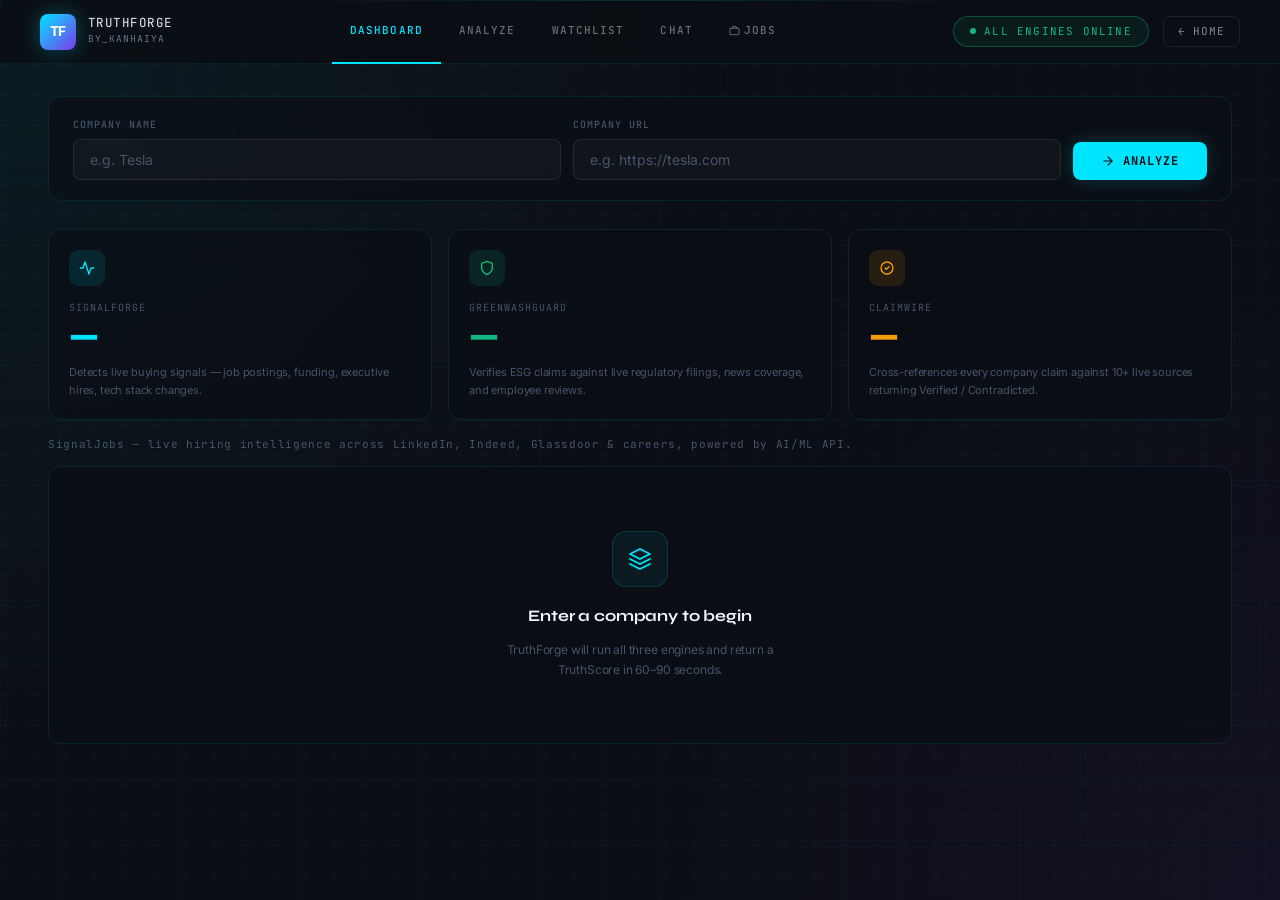
==== commit 5929a7bf: "modifying the pitch and technical whitepaper because of updation of job_search element" ====
--- a/frontend/dashboard.html
+++ b/frontend/dashboard.html
@@ -915,6 +915,9 @@
       <button class="nav-btn" id="nav-analyze"   onclick="switchView('analyze')">ANALYZE</button>
       <button class="nav-btn" id="nav-watchlist" onclick="switchView('watchlist')">WATCHLIST</button>
       <button class="nav-btn" id="nav-chat"      onclick="switchView('chat')">CHAT</button>
+      <button class="nav-btn" id="nav-jobs"      onclick="switchView('jobs')">
+        <svg style="margin-right:4px;vertical-align:middle" width="11" height="11" fill="none" stroke="currentColor" viewBox="0 0 24 24"><rect x="2" y="7" width="20" height="14" rx="2" ry="2" stroke-width="2"/><path d="M16 7V5a2 2 0 00-2-2h-4a2 2 0 00-2 2v2" stroke-width="2" stroke-linecap="round" stroke-linejoin="round"/></svg>JOBS
+      </button>
     </div>
 
     <div class="nav-actions">
@@ -991,6 +994,7 @@
             </div>
           </div>
         </div>
+        <div style="font-size:11px;color:var(--text3);font-family:'JetBrains Mono',monospace;letter-spacing:0.06em;margin:-4px 0 12px">SignalJobs &mdash; live hiring intelligence across LinkedIn, Indeed, Glassdoor &amp; careers, powered by AI/ML API.</div>
         <div class="card animate-in">
           <div class="empty-state">
             <div class="empty-icon">
@@ -1268,11 +1272,29 @@
       </div>
     </div>
 
+
+    <!-- ════════ JOBS VIEW ════════ -->
+    <div class="view" id="view-jobs">
+      <div class="search-section"><div class="search-card">
+        <div class="input-group">
+          <label class="input-label">Company Name</label>
+          <input type="text" class="input-field" id="jobsCompany" placeholder="e.g. Tesla"/>
+        </div>
+        <button class="btn-analyze" id="jobsBtn" onclick="loadJobs()">Find Jobs</button>
+      </div></div>
+      <div style="font-size:11px;color:var(--text3);font-family:'DM Mono',monospace;margin:4px 0 16px;text-transform:uppercase;letter-spacing:0.08em">
+        Powered by AI/ML API + Bright Data &middot; LinkedIn &middot; Indeed &middot; Glassdoor &middot; Careers
+      </div>
+      <div id="jobsContainer"></div>
+    </div>
+
   </main>
 </div><!-- /app-wrapper -->
 
 <script>
-const API = 'https://truthforge-production.up.railway.app';
+const API = (location.protocol === 'file:' || location.hostname === 'localhost' || location.hostname === '127.0.0.1')
+  ? 'http://localhost:8000'
+  : 'https://truthforge-production.up.railway.app';
 
 /* ── View switching ── */
 function switchView(name) {
@@ -1286,27 +1308,65 @@
 
 /* ── Loading overlay ── */
 function showLoading() {
-  document.getElementById('loadingOverlay').classList.add('active');
-  const steps = ['step-signal','step-esg','step-claim','step-truth'];
-  steps.forEach(s => { const el = document.getElementById(s); el.classList.remove('active','done'); });
-  document.getElementById('step-signal').classList.add('active');
+  document.getElementById('loadingOverlay')
+    .classList.add('active');
+
+  const steps = [
+    'step-signal',
+    'step-esg',
+    'step-claim',
+    'step-truth'
+  ];
+
+  // Reset all steps
+  steps.forEach(s => {
+    const el = document.getElementById(s);
+    el.classList.remove('active', 'done');
+  });
+
+  // Start first step
+  document.getElementById(steps[0])
+    .classList.add('active');
 
   let i = 0;
+  // Advance every 20 seconds
   const interval = setInterval(() => {
-    if (i >= steps.length) { clearInterval(interval); return; }
-    document.getElementById(steps[i]).classList.remove('active');
-    document.getElementById(steps[i]).classList.add('done');
+    if (i >= steps.length) {
+      clearInterval(interval);
+      return;
+    }
+    // Mark current as done
+    document.getElementById(steps[i])
+      .classList.remove('active');
+    document.getElementById(steps[i])
+      .classList.add('done');
     i++;
-    if (i < steps.length) document.getElementById(steps[i]).classList.add('active');
-  }, 18000); // advances every 18s to match real timing
+    // Activate next step
+    if (i < steps.length) {
+      document.getElementById(steps[i])
+        .classList.add('active');
+    }
+  }, 20000);
+
   return interval;
 }
 
 function hideLoading(interval) {
   clearInterval(interval);
-  document.getElementById('loadingOverlay').classList.remove('active');
-  const steps = ['step-signal','step-esg','step-claim','step-truth'];
-  steps.forEach(s => { const el = document.getElementById(s); el.classList.remove('active'); el.classList.add('done'); });
+  document.getElementById('loadingOverlay')
+    .classList.remove('active');
+
+  const steps = [
+    'step-signal',
+    'step-esg',
+    'step-claim',
+    'step-truth'
+  ];
+  steps.forEach(s => {
+    const el = document.getElementById(s);
+    el.classList.remove('active');
+    el.classList.add('done');
+  });
 }
 
 /* ── Animate number ── */
@@ -1579,12 +1639,24 @@
 
 /* ── Watchlist ── */
 async function loadWatchlist() {
+  const btn = document.querySelector('#view-watchlist .btn-analyze');
+  if (btn) {
+    btn.textContent = 'Refreshing...';
+    btn.disabled = true;
+  }
+
   const container = document.getElementById('watchlistContainer');
   container.innerHTML = '<div class="empty-state"><div class="empty-title" style="font-size:13px;color:var(--text3)">Loading…</div></div>';
   try {
     const res  = await fetch(`${API}/api/companies`);
     const data = await res.json();
     const companies = data.companies || [];
+    // Sort by latest updated_at — newest first
+    companies.sort((a, b) => {
+      const dateA = new Date(a.scores?.updated_at || a.company?.created_at || 0);
+      const dateB = new Date(b.scores?.updated_at || b.company?.created_at || 0);
+      return dateB - dateA;
+    });
 
     if (companies.length === 0) {
       container.innerHTML = '<div class="empty-state"><div class="empty-icon"><svg width="22" height="22" fill="none" stroke="currentColor" viewBox="0 0 24 24"><path d="M9 17H5a2 2 0 01-2-2V5a2 2 0 012-2h4M16 17h4a2 2 0 002-2V5a2 2 0 00-2-2h-4M12 12v9M8 12h8" stroke-width="1.8" stroke-linecap="round" stroke-linejoin="round"/></svg></div><div class="empty-title">No companies yet</div><div class="empty-desc">Analyze a company from the Dashboard to add it to your watchlist.</div></div>';
@@ -1612,6 +1684,11 @@
     }).join('');
   } catch (err) {
     container.innerHTML = `<div class="empty-state"><div class="empty-desc" style="color:var(--rose)">Failed to load: ${err.message}</div></div>`;
+  } finally {
+    if (btn) {
+      btn.innerHTML = `<svg width="13" height="13" fill="none" stroke="currentColor" viewBox="0 0 24 24"><path d="M23 4v6h-6M1 20v-6h6" stroke-width="2" stroke-linecap="round" stroke-linejoin="round"/><path d="M3.51 9a9 9 0 0114.85-3.36L23 10M1 14l4.64 4.36A9 9 0 0020.49 15" stroke-width="2" stroke-linecap="round" stroke-linejoin="round"/></svg> REFRESH`;
+      btn.disabled = false;
+    }
   }
 }
 
@@ -1814,6 +1891,54 @@
 window.addEventListener('load', () => {
   loadCompaniesForChat();
 });
+
+/* ── SignalJobs ── */
+async function loadJobs() {
+  const company = document.getElementById('jobsCompany').value.trim();
+  if (!company) { alert('Enter a company name'); return; }
+  const box = document.getElementById('jobsContainer');
+  const btn = document.getElementById('jobsBtn');
+  btn.disabled = true; btn.textContent = 'Searching...';
+  box.innerHTML = '<div class="empty-state"><div class="empty-title" style="font-size:13px;color:var(--text3)">Searching LinkedIn, Indeed, Glassdoor, Careers...</div></div>';
+  try {
+    const res = await fetch(`${API}/api/jobs/${encodeURIComponent(company)}`);
+    const data = await res.json();
+    const jobs = data.jobs || [];
+    if (!jobs.length) {
+      box.innerHTML = '<div class="empty-state"><div class="empty-desc">No jobs found. Try another company.</div></div>';
+      return;
+    }
+    box.innerHTML = jobs.map((j,i) => `
+      <div class="card" style="margin-bottom:12px"><div class="card-body" style="display:flex;justify-content:space-between;gap:16px;align-items:flex-start;flex-wrap:wrap">
+        <div style="flex:1;min-width:200px">
+          <div style="font-size:14px;font-weight:600;color:var(--text)">${j.title||'Role'}</div>
+          <div style="font-size:11px;color:var(--text3);font-family:'DM Mono',monospace;margin-top:4px">
+            ${j.source||'Web'} &middot; ${j.location||'—'}
+          </div>
+          <div style="font-size:12px;color:var(--text2);margin-top:8px;line-height:1.5">${j.snippet||''}</div>
+        </div>
+        <div style="display:flex;gap:8px;flex-shrink:0">
+          <a href="${j.url||'#'}" target="_blank" class="btn-analyze" style="background:transparent!important;border:1px solid rgba(255,255,255,0.1)!important;color:var(--text2)!important;box-shadow:none!important;text-decoration:none">View Posting</a>
+          <button class="btn-analyze" onclick='openJobDetail(${JSON.stringify(j).replace(/'/g,"&#39;")}, "${company.replace(/"/g,'')}")'>AI Details</button>
+        </div>
+      </div></div>`).join('');
+  } catch(e) {
+    box.innerHTML = `<div class="empty-state"><div class="empty-desc" style="color:var(--rose)">Failed to load jobs: ${e.message}</div></div>`;
+  } finally {
+    btn.disabled = false; btn.textContent = 'Find Jobs';
+  }
+}
+
+function openJobDetail(job, company) {
+  const params = new URLSearchParams({
+    company, title: job.title||'', url: job.url||'', snippet: job.snippet||''
+  });
+  window.open('jobdetail.html?' + params.toString(), '_blank');
+}
+
+document.getElementById('jobsCompany').addEventListener('keydown', e => {
+  if (e.key === 'Enter') loadJobs();
+});
 </script>
 </body>
 </html>
